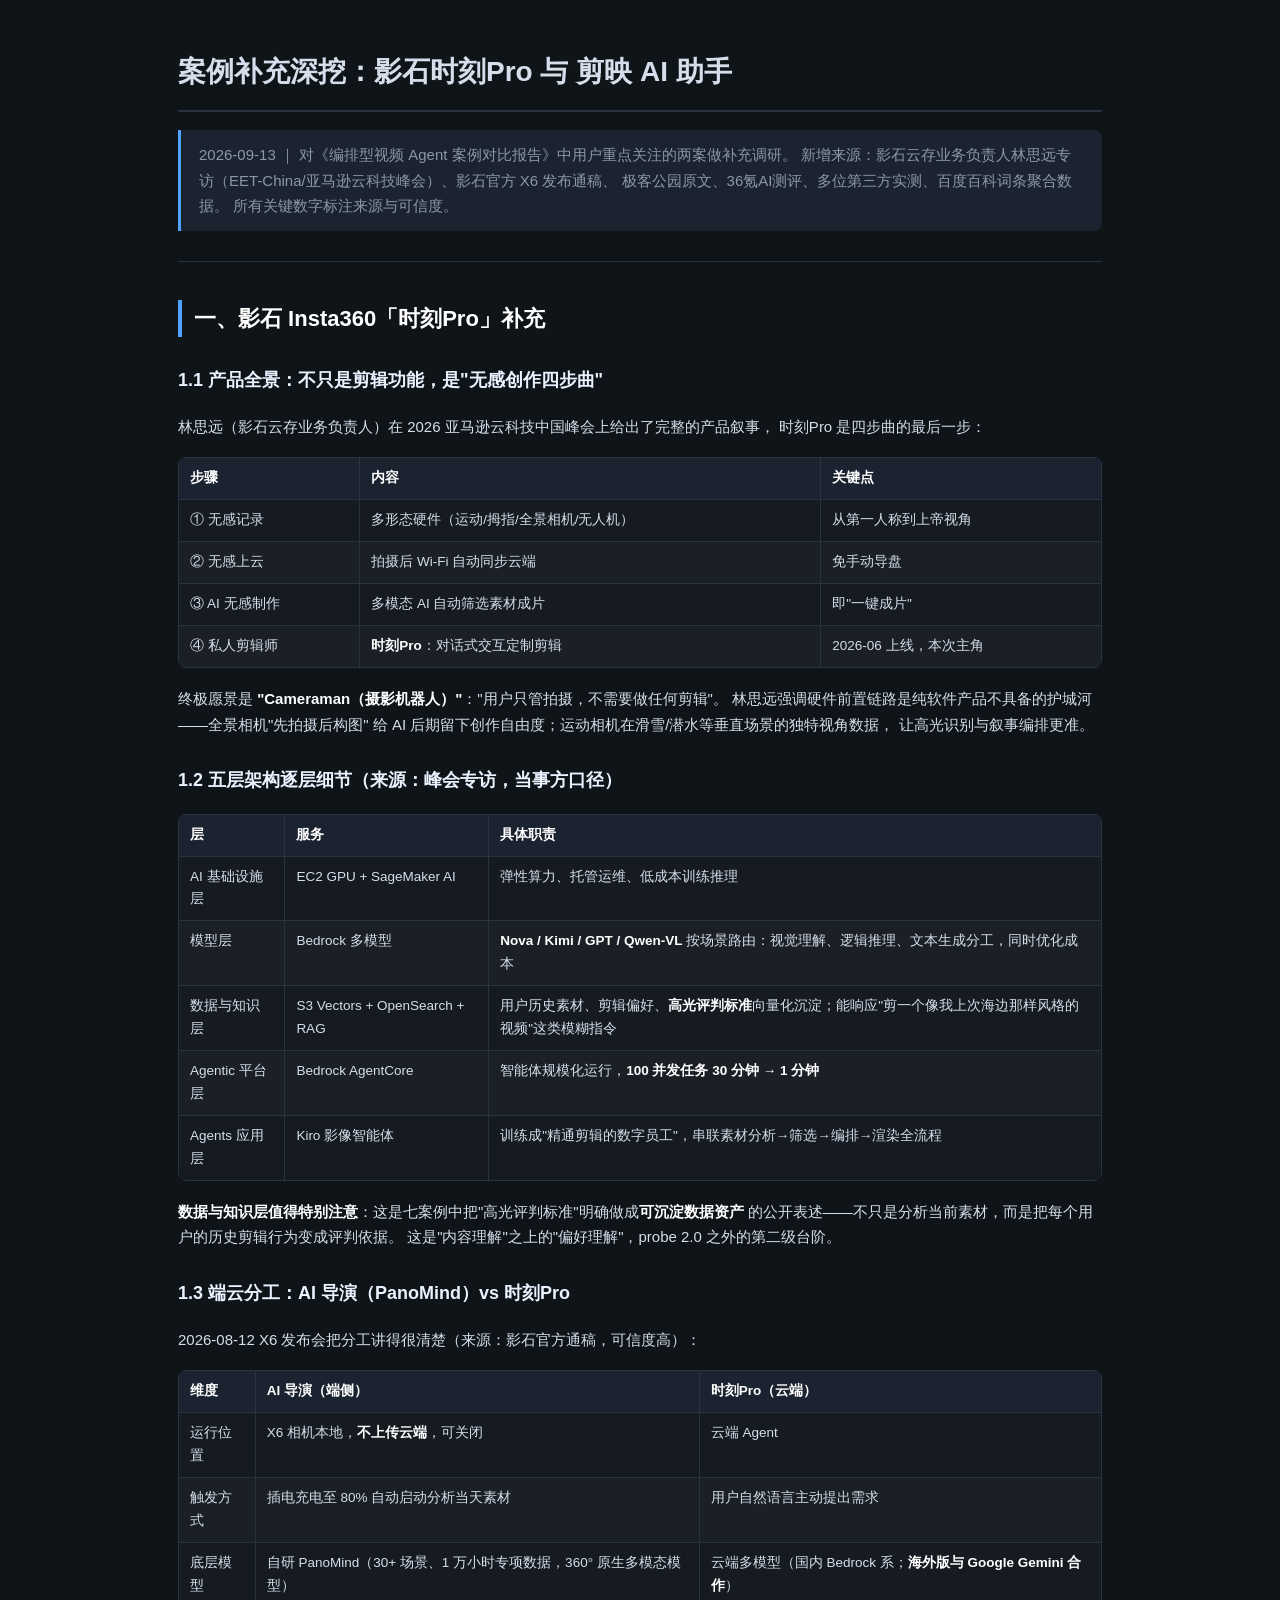
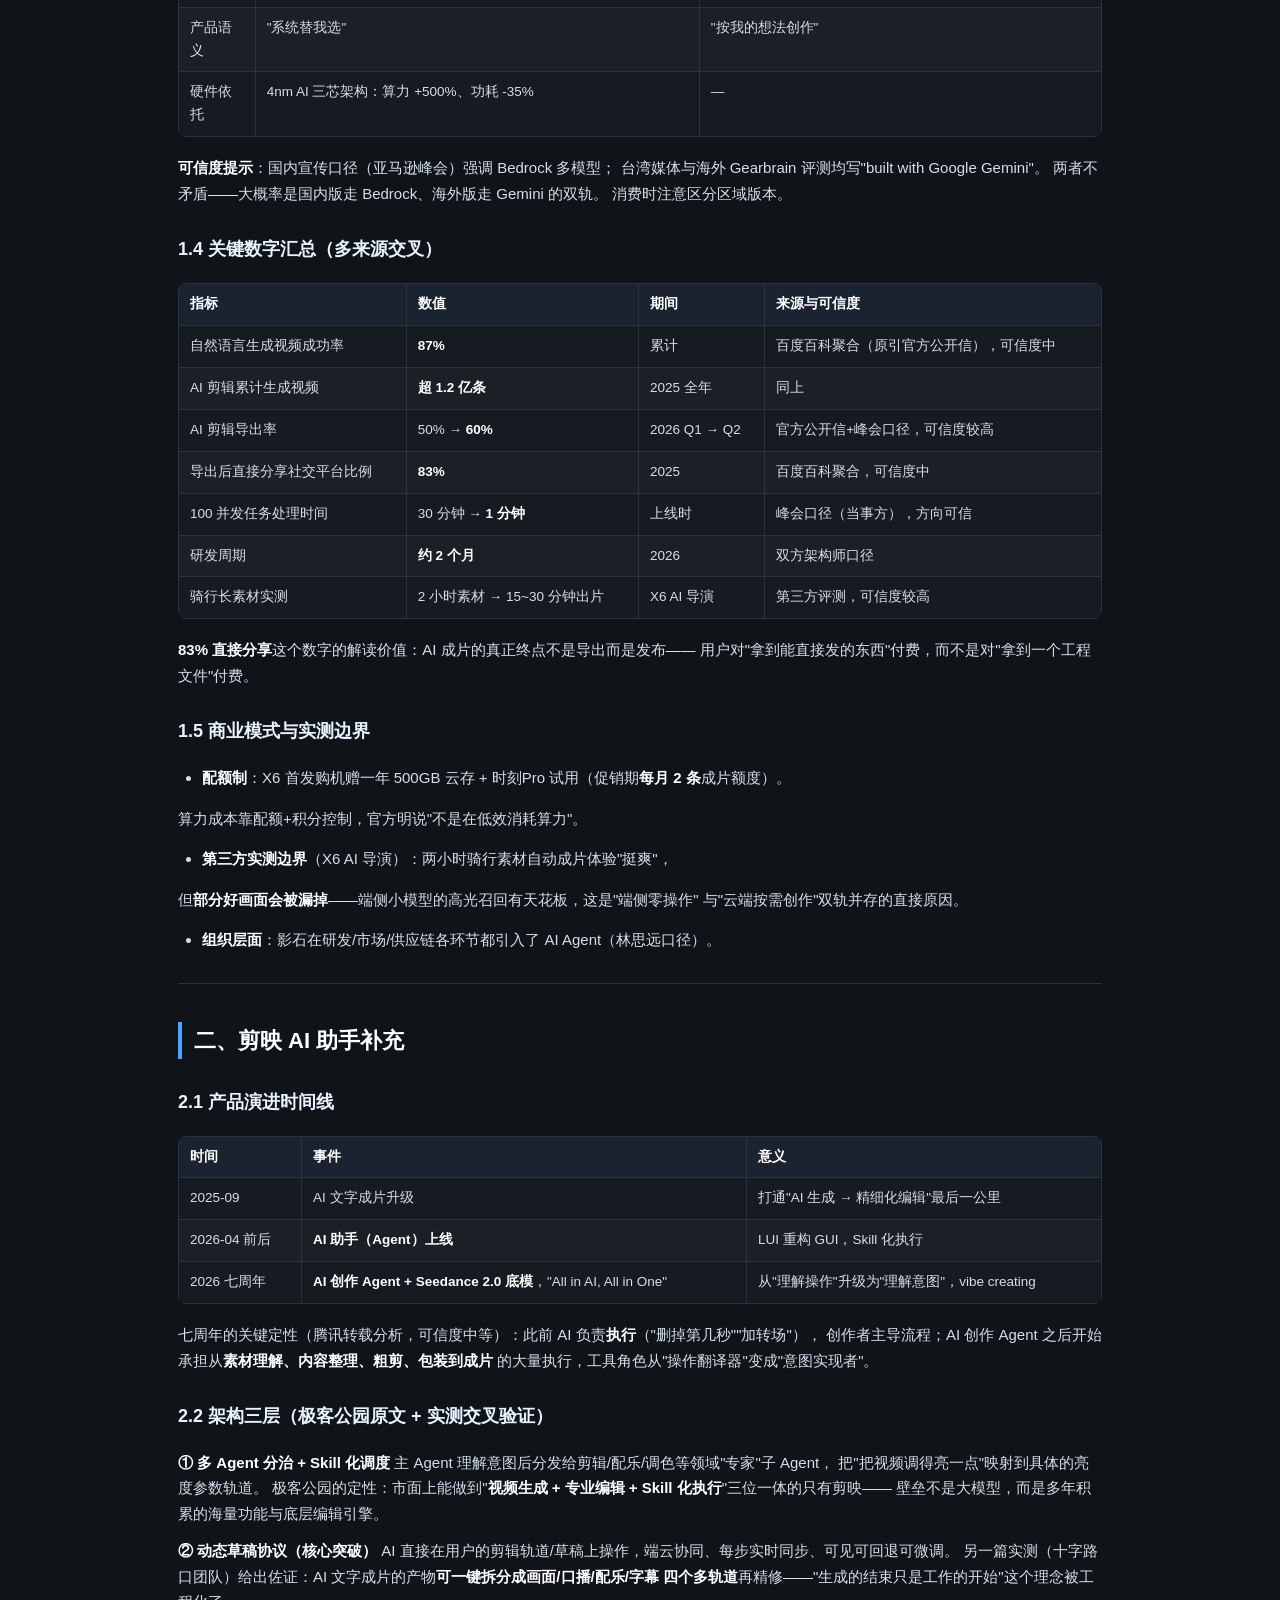
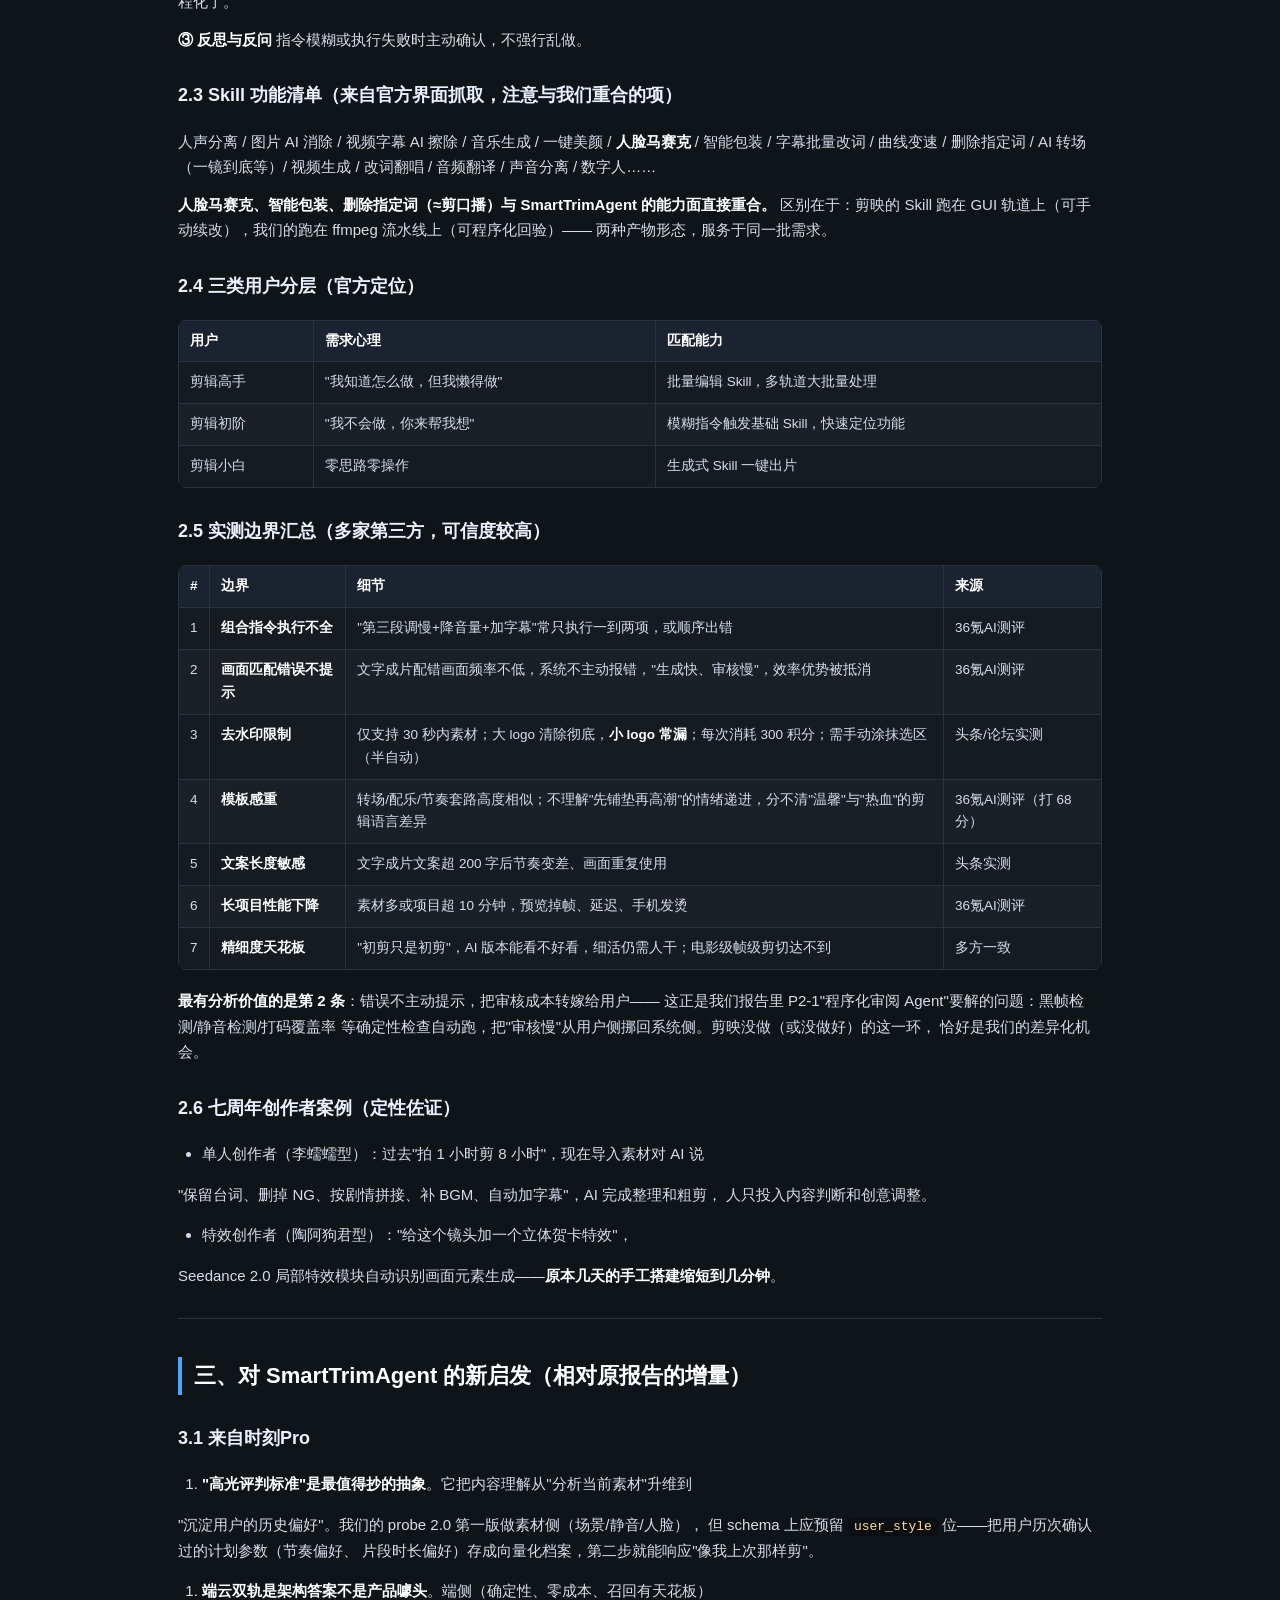
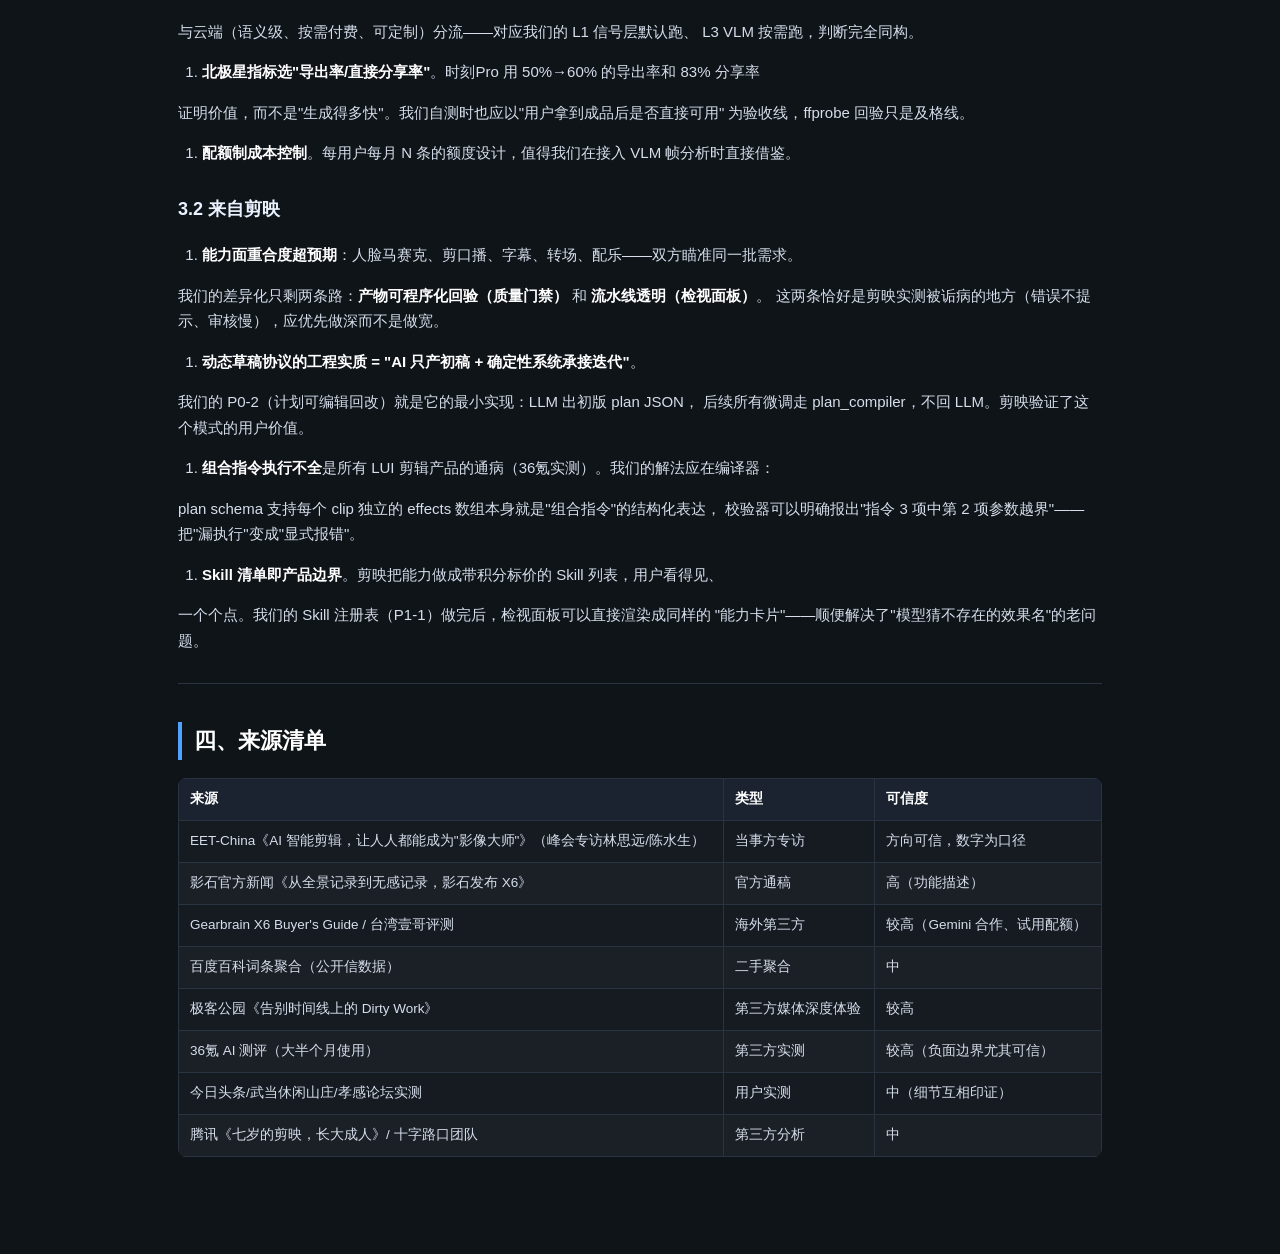
==== docs/case-supplement-momentspro-jianying.html @ 866fb632 "feat: V3 —— agent 具备自检与用户交互能力（含 V2 计划模式全部累积工作） V3 核心（docs/v3.1-multi-turn-interaction.md）： - ask_use" ====
<!DOCTYPE html>
<html lang="zh-CN">
<head>
<meta charset="utf-8">
<meta name="viewport" content="width=device-width, initial-scale=1">
<title>案例补充深挖：时刻Pro 与 剪映 AI 助手</title>
<style>
  :root {
    --bg: #0f1419; --panel: #161b22; --panel2: #1c2330;
    --fg: #d6deeb; --muted: #8a97a8; --accent: #4fa3ff;
    --border: #2a3340; --code-bg: #0b0f14;
  }
  * { box-sizing: border-box; }
  body {
    margin: 0; background: var(--bg); color: var(--fg);
    font-family: -apple-system, "Segoe UI", "PingFang SC", "Microsoft YaHei", sans-serif;
    line-height: 1.7; font-size: 15px;
  }
  .wrap { max-width: 980px; margin: 0 auto; padding: 40px 28px 80px; }
  h1 { font-size: 28px; border-bottom: 2px solid var(--border); padding-bottom: 14px; margin-top: 8px; }
  h2 { font-size: 22px; margin-top: 38px; color: #fff; border-left: 4px solid var(--accent); padding-left: 12px; }
  h3 { font-size: 18px; margin-top: 28px; color: #eaf2ff; }
  h4 { font-size: 15px; color: var(--accent); }
  p { margin: 12px 0; }
  blockquote {
    margin: 16px 0; padding: 12px 18px; background: var(--panel2);
    border-left: 3px solid var(--accent); border-radius: 0 8px 8px 0; color: var(--muted);
  }
  code {
    background: var(--code-bg); padding: 2px 6px; border-radius: 5px;
    font-family: "SFMono-Regular", Consolas, monospace; font-size: 13px; color: #ffd9a0;
  }
  pre {
    background: var(--code-bg); border: 1px solid var(--border); border-radius: 10px;
    padding: 16px; overflow-x: auto;
  }
  pre code { background: none; padding: 0; color: #cfe8ff; }
  table {
    border-collapse: collapse; width: 100%; margin: 18px 0; font-size: 13.5px;
    background: var(--panel); border-radius: 8px; overflow: hidden;
  }
  th, td { border: 1px solid var(--border); padding: 9px 11px; text-align: left; vertical-align: top; }
  th { background: var(--panel2); color: #fff; font-weight: 600; }
  tr:nth-child(even) td { background: rgba(255,255,255,0.02); }
  ul, ol { padding-left: 24px; }
  li { margin: 6px 0; }
  hr { border: none; border-top: 1px solid var(--border); margin: 30px 0; }
  strong { color: #fff; }
</style>
</head>
<body>
<div class="wrap">
<h1>案例补充深挖：影石时刻Pro 与 剪映 AI 助手</h1>
<blockquote>2026-09-13 ｜ 对《编排型视频 Agent 案例对比报告》中用户重点关注的两案做补充调研。 新增来源：影石云存业务负责人林思远专访（EET-China/亚马逊云科技峰会）、影石官方 X6 发布通稿、 极客公园原文、36氪AI测评、多位第三方实测、百度百科词条聚合数据。 所有关键数字标注来源与可信度。</blockquote>
<hr>
<h2>一、影石 Insta360「时刻Pro」补充</h2>
<h3>1.1 产品全景：不只是剪辑功能，是&quot;无感创作四步曲&quot;</h3>
<p>林思远（影石云存业务负责人）在 2026 亚马逊云科技中国峰会上给出了完整的产品叙事， 时刻Pro 是四步曲的最后一步：</p>
<table><thead><tr><th>步骤</th><th>内容</th><th>关键点</th></tr></thead><tbody><tr><td>① 无感记录</td><td>多形态硬件（运动/拇指/全景相机/无人机）</td><td>从第一人称到上帝视角</td></tr><tr><td>② 无感上云</td><td>拍摄后 Wi-Fi 自动同步云端</td><td>免手动导盘</td></tr><tr><td>③ AI 无感制作</td><td>多模态 AI 自动筛选素材成片</td><td>即&quot;一键成片&quot;</td></tr><tr><td>④ 私人剪辑师</td><td><strong>时刻Pro</strong>：对话式交互定制剪辑</td><td>2026-06 上线，本次主角</td></tr></tbody></table>
<p>终极愿景是 <strong>&quot;Cameraman（摄影机器人）&quot;</strong>：&quot;用户只管拍摄，不需要做任何剪辑&quot;。 林思远强调硬件前置链路是纯软件产品不具备的护城河——全景相机&quot;先拍摄后构图&quot; 给 AI 后期留下创作自由度；运动相机在滑雪/潜水等垂直场景的独特视角数据， 让高光识别与叙事编排更准。</p>
<h3>1.2 五层架构逐层细节（来源：峰会专访，当事方口径）</h3>
<table><thead><tr><th>层</th><th>服务</th><th>具体职责</th></tr></thead><tbody><tr><td>AI 基础设施层</td><td>EC2 GPU + SageMaker AI</td><td>弹性算力、托管运维、低成本训练推理</td></tr><tr><td>模型层</td><td>Bedrock 多模型</td><td><strong>Nova / Kimi / GPT / Qwen-VL</strong> 按场景路由：视觉理解、逻辑推理、文本生成分工，同时优化成本</td></tr><tr><td>数据与知识层</td><td>S3 Vectors + OpenSearch + RAG</td><td>用户历史素材、剪辑偏好、<strong>高光评判标准</strong>向量化沉淀；能响应&quot;剪一个像我上次海边那样风格的视频&quot;这类模糊指令</td></tr><tr><td>Agentic 平台层</td><td>Bedrock AgentCore</td><td>智能体规模化运行，<strong>100 并发任务 30 分钟 → 1 分钟</strong></td></tr><tr><td>Agents 应用层</td><td>Kiro 影像智能体</td><td>训练成&quot;精通剪辑的数字员工&quot;，串联素材分析→筛选→编排→渲染全流程</td></tr></tbody></table>
<p><strong>数据与知识层值得特别注意</strong>：这是七案例中把&quot;高光评判标准&quot;明确做成<strong>可沉淀数据资产</strong> 的公开表述——不只是分析当前素材，而是把每个用户的历史剪辑行为变成评判依据。 这是&quot;内容理解&quot;之上的&quot;偏好理解&quot;，probe 2.0 之外的第二级台阶。</p>
<h3>1.3 端云分工：AI 导演（PanoMind）vs 时刻Pro</h3>
<p>2026-08-12 X6 发布会把分工讲得很清楚（来源：影石官方通稿，可信度高）：</p>
<table><thead><tr><th>维度</th><th>AI 导演（端侧）</th><th>时刻Pro（云端）</th></tr></thead><tbody><tr><td>运行位置</td><td>X6 相机本地，<strong>不上传云端</strong>，可关闭</td><td>云端 Agent</td></tr><tr><td>触发方式</td><td>插电充电至 80% 自动启动分析当天素材</td><td>用户自然语言主动提出需求</td></tr><tr><td>底层模型</td><td>自研 PanoMind（30+ 场景、1 万小时专项数据，360° 原生多模态模型）</td><td>云端多模型（国内 Bedrock 系；<strong>海外版与 Google Gemini 合作</strong>）</td></tr><tr><td>产品语义</td><td>&quot;系统替我选&quot;</td><td>&quot;按我的想法创作&quot;</td></tr><tr><td>硬件依托</td><td>4nm AI 三芯架构：算力 +500%、功耗 -35%</td><td>—</td></tr></tbody></table>
<p><strong>可信度提示</strong>：国内宣传口径（亚马逊峰会）强调 Bedrock 多模型； 台湾媒体与海外 Gearbrain 评测均写&quot;built with Google Gemini&quot;。 两者不矛盾——大概率是国内版走 Bedrock、海外版走 Gemini 的双轨。 消费时注意区分区域版本。</p>
<h3>1.4 关键数字汇总（多来源交叉）</h3>
<table><thead><tr><th>指标</th><th>数值</th><th>期间</th><th>来源与可信度</th></tr></thead><tbody><tr><td>自然语言生成视频成功率</td><td><strong>87%</strong></td><td>累计</td><td>百度百科聚合（原引官方公开信），可信度中</td></tr><tr><td>AI 剪辑累计生成视频</td><td><strong>超 1.2 亿条</strong></td><td>2025 全年</td><td>同上</td></tr><tr><td>AI 剪辑导出率</td><td>50% → <strong>60%</strong></td><td>2026 Q1 → Q2</td><td>官方公开信+峰会口径，可信度较高</td></tr><tr><td>导出后直接分享社交平台比例</td><td><strong>83%</strong></td><td>2025</td><td>百度百科聚合，可信度中</td></tr><tr><td>100 并发任务处理时间</td><td>30 分钟 → <strong>1 分钟</strong></td><td>上线时</td><td>峰会口径（当事方），方向可信</td></tr><tr><td>研发周期</td><td><strong>约 2 个月</strong></td><td>2026</td><td>双方架构师口径</td></tr><tr><td>骑行长素材实测</td><td>2 小时素材 → 15~30 分钟出片</td><td>X6 AI 导演</td><td>第三方评测，可信度较高</td></tr></tbody></table>
<p><strong>83% 直接分享</strong>这个数字的解读价值：AI 成片的真正终点不是导出而是发布—— 用户对&quot;拿到能直接发的东西&quot;付费，而不是对&quot;拿到一个工程文件&quot;付费。</p>
<h3>1.5 商业模式与实测边界</h3>
<ul><li><strong>配额制</strong>：X6 首发购机赠一年 500GB 云存 + 时刻Pro 试用（促销期<strong>每月 2 条</strong>成片额度）。</li></ul>
<p>算力成本靠配额+积分控制，官方明说&quot;不是在低效消耗算力&quot;。</p>
<ul><li><strong>第三方实测边界</strong>（X6 AI 导演）：两小时骑行素材自动成片体验&quot;挺爽&quot;，</li></ul>
<p>但<strong>部分好画面会被漏掉</strong>——端侧小模型的高光召回有天花板，这是&quot;端侧零操作&quot; 与&quot;云端按需创作&quot;双轨并存的直接原因。</p>
<ul><li><strong>组织层面</strong>：影石在研发/市场/供应链各环节都引入了 AI Agent（林思远口径）。</li></ul>
<hr>
<h2>二、剪映 AI 助手补充</h2>
<h3>2.1 产品演进时间线</h3>
<table><thead><tr><th>时间</th><th>事件</th><th>意义</th></tr></thead><tbody><tr><td>2025-09</td><td>AI 文字成片升级</td><td>打通&quot;AI 生成 → 精细化编辑&quot;最后一公里</td></tr><tr><td>2026-04 前后</td><td><strong>AI 助手（Agent）上线</strong></td><td>LUI 重构 GUI，Skill 化执行</td></tr><tr><td>2026 七周年</td><td><strong>AI 创作 Agent + Seedance 2.0 底模</strong>，&quot;All in AI, All in One&quot;</td><td>从&quot;理解操作&quot;升级为&quot;理解意图&quot;，vibe creating</td></tr></tbody></table>
<p>七周年的关键定性（腾讯转载分析，可信度中等）：此前 AI 负责<strong>执行</strong>（&quot;删掉第几秒&quot;&quot;加转场&quot;）， 创作者主导流程；AI 创作 Agent 之后开始承担从<strong>素材理解、内容整理、粗剪、包装到成片</strong> 的大量执行，工具角色从&quot;操作翻译器&quot;变成&quot;意图实现者&quot;。</p>
<h3>2.2 架构三层（极客公园原文 + 实测交叉验证）</h3>
<p><strong>① 多 Agent 分治 + Skill 化调度</strong> 主 Agent 理解意图后分发给剪辑/配乐/调色等领域&quot;专家&quot;子 Agent， 把&quot;把视频调得亮一点&quot;映射到具体的亮度参数轨道。 极客公园的定性：市面上能做到&quot;<strong>视频生成 + 专业编辑 + Skill 化执行</strong>&quot;三位一体的只有剪映—— 壁垒不是大模型，而是多年积累的海量功能与底层编辑引擎。</p>
<p><strong>② 动态草稿协议（核心突破）</strong> AI 直接在用户的剪辑轨道/草稿上操作，端云协同、每步实时同步、可见可回退可微调。 另一篇实测（十字路口团队）给出佐证：AI 文字成片的产物<strong>可一键拆分成画面/口播/配乐/字幕 四个多轨道</strong>再精修——&quot;生成的结束只是工作的开始&quot;这个理念被工程化了。</p>
<p><strong>③ 反思与反问</strong> 指令模糊或执行失败时主动确认，不强行乱做。</p>
<h3>2.3 Skill 功能清单（来自官方界面抓取，注意与我们重合的项）</h3>
<p>人声分离 / 图片 AI 消除 / 视频字幕 AI 擦除 / 音乐生成 / 一键美颜 / <strong>人脸马赛克</strong> / 智能包装 / 字幕批量改词 / 曲线变速 / 删除指定词 / AI 转场（一镜到底等）/ 视频生成 / 改词翻唱 / 音频翻译 / 声音分离 / 数字人……</p>
<p><strong>人脸马赛克、智能包装、删除指定词（≈剪口播）与 SmartTrimAgent 的能力面直接重合。</strong> 区别在于：剪映的 Skill 跑在 GUI 轨道上（可手动续改），我们的跑在 ffmpeg 流水线上（可程序化回验）—— 两种产物形态，服务于同一批需求。</p>
<h3>2.4 三类用户分层（官方定位）</h3>
<table><thead><tr><th>用户</th><th>需求心理</th><th>匹配能力</th></tr></thead><tbody><tr><td>剪辑高手</td><td>&quot;我知道怎么做，但我懒得做&quot;</td><td>批量编辑 Skill，多轨道大批量处理</td></tr><tr><td>剪辑初阶</td><td>&quot;我不会做，你来帮我想&quot;</td><td>模糊指令触发基础 Skill，快速定位功能</td></tr><tr><td>剪辑小白</td><td>零思路零操作</td><td>生成式 Skill 一键出片</td></tr></tbody></table>
<h3>2.5 实测边界汇总（多家第三方，可信度较高）</h3>
<table><thead><tr><th>#</th><th>边界</th><th>细节</th><th>来源</th></tr></thead><tbody><tr><td>1</td><td><strong>组合指令执行不全</strong></td><td>&quot;第三段调慢+降音量+加字幕&quot;常只执行一到两项，或顺序出错</td><td>36氪AI测评</td></tr><tr><td>2</td><td><strong>画面匹配错误不提示</strong></td><td>文字成片配错画面频率不低，系统不主动报错，&quot;生成快、审核慢&quot;，效率优势被抵消</td><td>36氪AI测评</td></tr><tr><td>3</td><td><strong>去水印限制</strong></td><td>仅支持 30 秒内素材；大 logo 清除彻底，<strong>小 logo 常漏</strong>；每次消耗 300 积分；需手动涂抹选区（半自动）</td><td>头条/论坛实测</td></tr><tr><td>4</td><td><strong>模板感重</strong></td><td>转场/配乐/节奏套路高度相似；不理解&quot;先铺垫再高潮&quot;的情绪递进，分不清&quot;温馨&quot;与&quot;热血&quot;的剪辑语言差异</td><td>36氪AI测评（打 68 分）</td></tr><tr><td>5</td><td><strong>文案长度敏感</strong></td><td>文字成片文案超 200 字后节奏变差、画面重复使用</td><td>头条实测</td></tr><tr><td>6</td><td><strong>长项目性能下降</strong></td><td>素材多或项目超 10 分钟，预览掉帧、延迟、手机发烫</td><td>36氪AI测评</td></tr><tr><td>7</td><td><strong>精细度天花板</strong></td><td>&quot;初剪只是初剪&quot;，AI 版本能看不好看，细活仍需人干；电影级帧级剪切达不到</td><td>多方一致</td></tr></tbody></table>
<p><strong>最有分析价值的是第 2 条</strong>：错误不主动提示，把审核成本转嫁给用户—— 这正是我们报告里 P2-1&quot;程序化审阅 Agent&quot;要解的问题：黑帧检测/静音检测/打码覆盖率 等确定性检查自动跑，把&quot;审核慢&quot;从用户侧挪回系统侧。剪映没做（或没做好）的这一环， 恰好是我们的差异化机会。</p>
<h3>2.6 七周年创作者案例（定性佐证）</h3>
<ul><li>单人创作者（李蠕蠕型）：过去&quot;拍 1 小时剪 8 小时&quot;，现在导入素材对 AI 说</li></ul>
<p>&quot;保留台词、删掉 NG、按剧情拼接、补 BGM、自动加字幕&quot;，AI 完成整理和粗剪， 人只投入内容判断和创意调整。</p>
<ul><li>特效创作者（陶阿狗君型）：&quot;给这个镜头加一个立体贺卡特效&quot;，</li></ul>
<p>Seedance 2.0 局部特效模块自动识别画面元素生成——<strong>原本几天的手工搭建缩短到几分钟</strong>。</p>
<hr>
<h2>三、对 SmartTrimAgent 的新启发（相对原报告的增量）</h2>
<h3>3.1 来自时刻Pro</h3>
<ol><li><strong>&quot;高光评判标准&quot;是最值得抄的抽象</strong>。它把内容理解从&quot;分析当前素材&quot;升维到</li></ol>
<p>&quot;沉淀用户的历史偏好&quot;。我们的 probe 2.0 第一版做素材侧（场景/静音/人脸）， 但 schema 上应预留 <code>user_style</code> 位——把用户历次确认过的计划参数（节奏偏好、 片段时长偏好）存成向量化档案，第二步就能响应&quot;像我上次那样剪&quot;。</p>
<ol><li><strong>端云双轨是架构答案不是产品噱头</strong>。端侧（确定性、零成本、召回有天花板）</li></ol>
<p>与云端（语义级、按需付费、可定制）分流——对应我们的 L1 信号层默认跑、 L3 VLM 按需跑，判断完全同构。</p>
<ol><li><strong>北极星指标选&quot;导出率/直接分享率&quot;</strong>。时刻Pro 用 50%→60% 的导出率和 83% 分享率</li></ol>
<p>证明价值，而不是&quot;生成得多快&quot;。我们自测时也应以&quot;用户拿到成品后是否直接可用&quot; 为验收线，ffprobe 回验只是及格线。</p>
<ol><li><strong>配额制成本控制</strong>。每用户每月 N 条的额度设计，值得我们在接入 VLM 帧分析时直接借鉴。</li></ol>
<h3>3.2 来自剪映</h3>
<ol><li><strong>能力面重合度超预期</strong>：人脸马赛克、剪口播、字幕、转场、配乐——双方瞄准同一批需求。</li></ol>
<p>我们的差异化只剩两条路：<strong>产物可程序化回验（质量门禁）</strong> 和 <strong>流水线透明（检视面板）</strong>。 这两条恰好是剪映实测被诟病的地方（错误不提示、审核慢），应优先做深而不是做宽。</p>
<ol><li><strong>动态草稿协议的工程实质 = &quot;AI 只产初稿 + 确定性系统承接迭代&quot;</strong>。</li></ol>
<p>我们的 P0-2（计划可编辑回改）就是它的最小实现：LLM 出初版 plan JSON， 后续所有微调走 plan_compiler，不回 LLM。剪映验证了这个模式的用户价值。</p>
<ol><li><strong>组合指令执行不全</strong>是所有 LUI 剪辑产品的通病（36氪实测）。我们的解法应在编译器：</li></ol>
<p>plan schema 支持每个 clip 独立的 effects 数组本身就是&quot;组合指令&quot;的结构化表达， 校验器可以明确报出&quot;指令 3 项中第 2 项参数越界&quot;——把&quot;漏执行&quot;变成&quot;显式报错&quot;。</p>
<ol><li><strong>Skill 清单即产品边界</strong>。剪映把能力做成带积分标价的 Skill 列表，用户看得见、</li></ol>
<p>一个个点。我们的 Skill 注册表（P1-1）做完后，检视面板可以直接渲染成同样的 &quot;能力卡片&quot;——顺便解决了&quot;模型猜不存在的效果名&quot;的老问题。</p>
<hr>
<h2>四、来源清单</h2>
<table><thead><tr><th>来源</th><th>类型</th><th>可信度</th></tr></thead><tbody><tr><td>EET-China《AI 智能剪辑，让人人都能成为&quot;影像大师&quot;》（峰会专访林思远/陈水生）</td><td>当事方专访</td><td>方向可信，数字为口径</td></tr><tr><td>影石官方新闻《从全景记录到无感记录，影石发布 X6》</td><td>官方通稿</td><td>高（功能描述）</td></tr><tr><td>Gearbrain X6 Buyer&#x27;s Guide / 台湾壹哥评测</td><td>海外第三方</td><td>较高（Gemini 合作、试用配额）</td></tr><tr><td>百度百科词条聚合（公开信数据）</td><td>二手聚合</td><td>中</td></tr><tr><td>极客公园《告别时间线上的 Dirty Work》</td><td>第三方媒体深度体验</td><td>较高</td></tr><tr><td>36氪 AI 测评（大半个月使用）</td><td>第三方实测</td><td>较高（负面边界尤其可信）</td></tr><tr><td>今日头条/武当休闲山庄/孝感论坛实测</td><td>用户实测</td><td>中（细节互相印证）</td></tr><tr><td>腾讯《七岁的剪映，长大成人》/ 十字路口团队</td><td>第三方分析</td><td>中</td></tr></tbody></table>
</div>
</body>
</html>
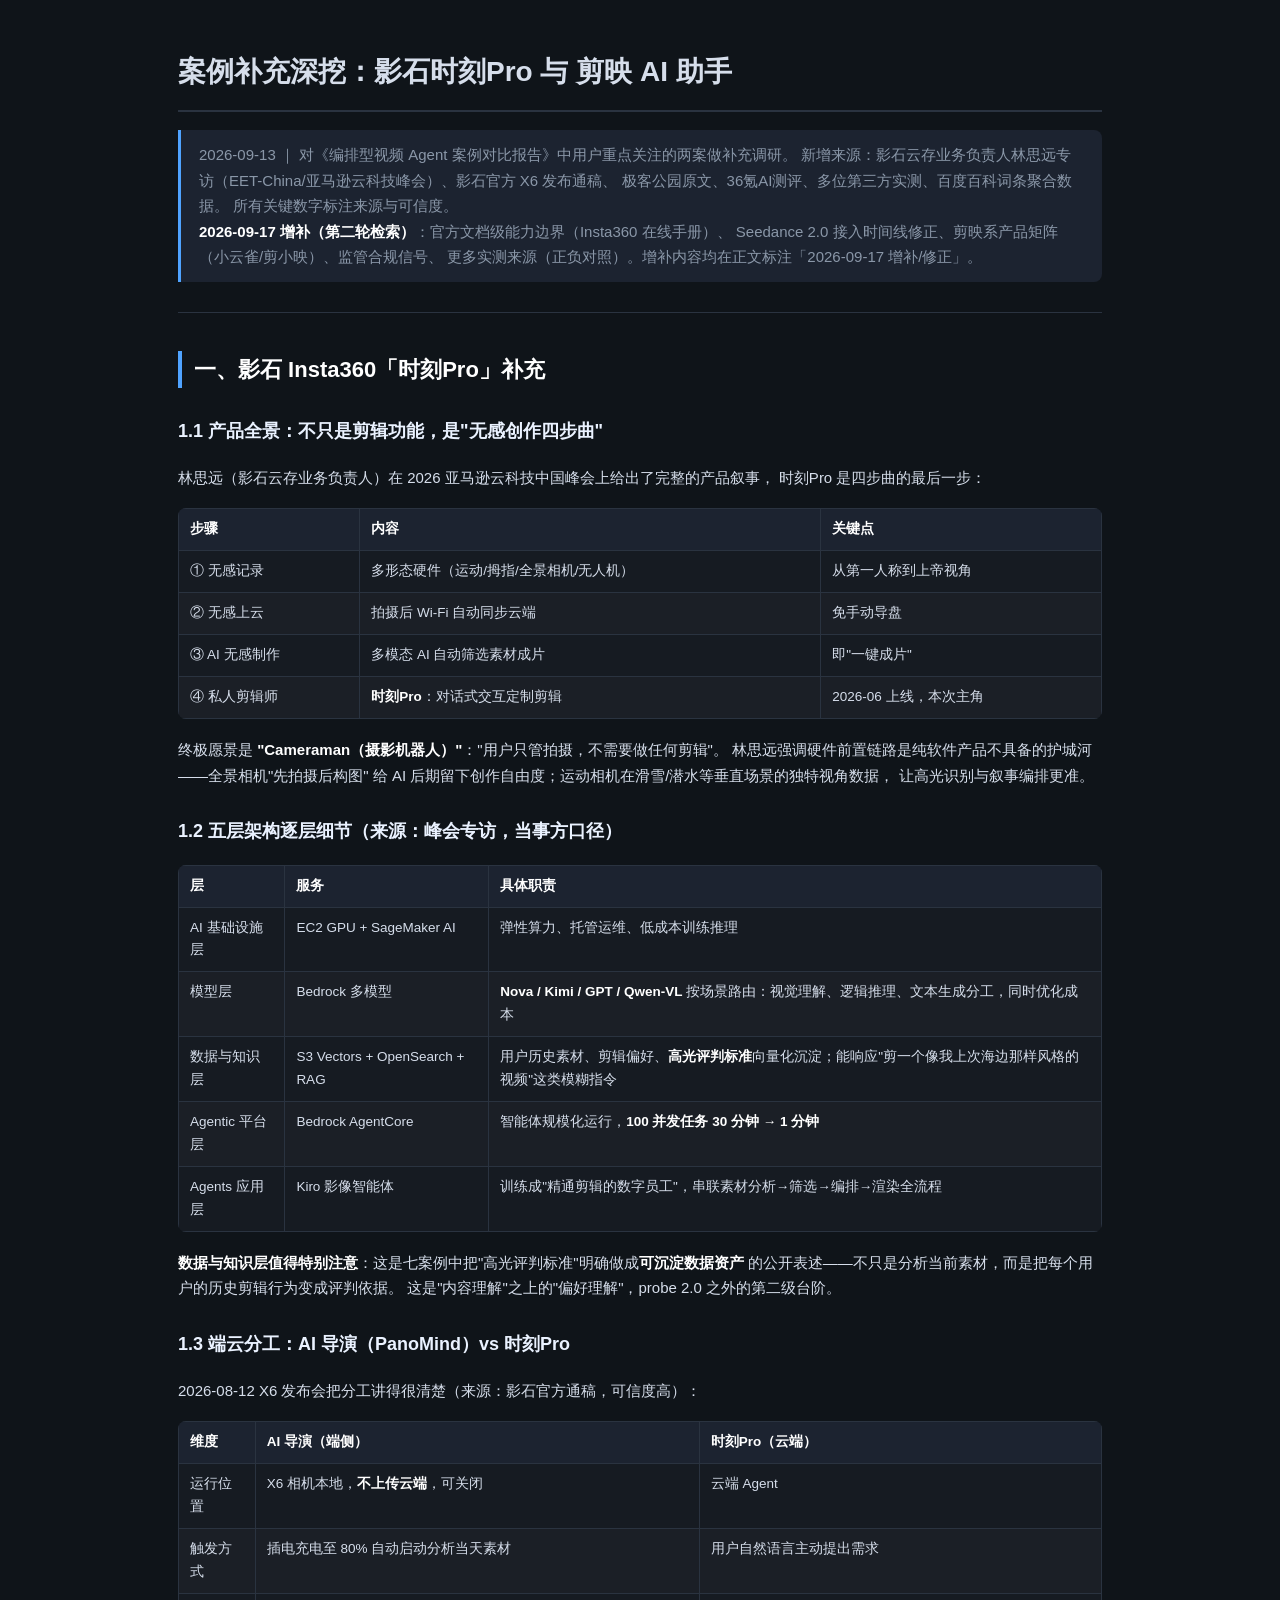
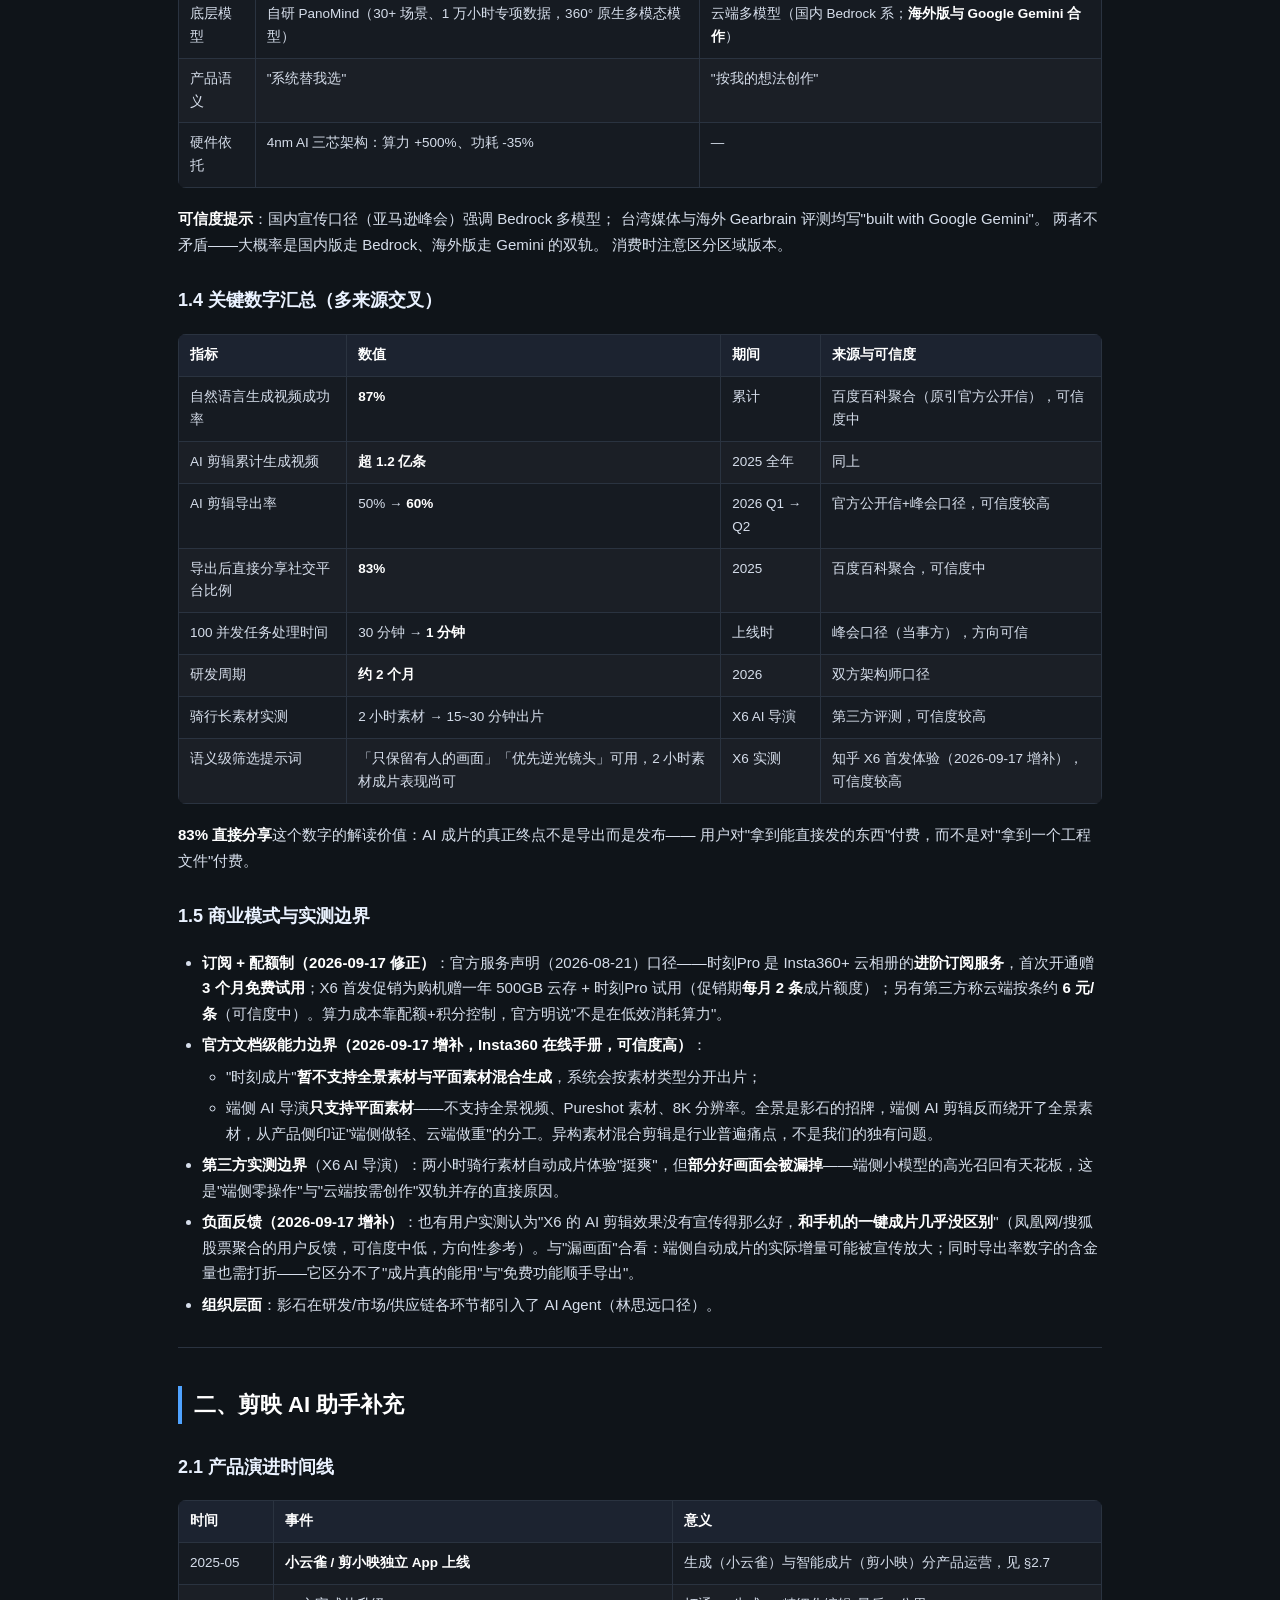
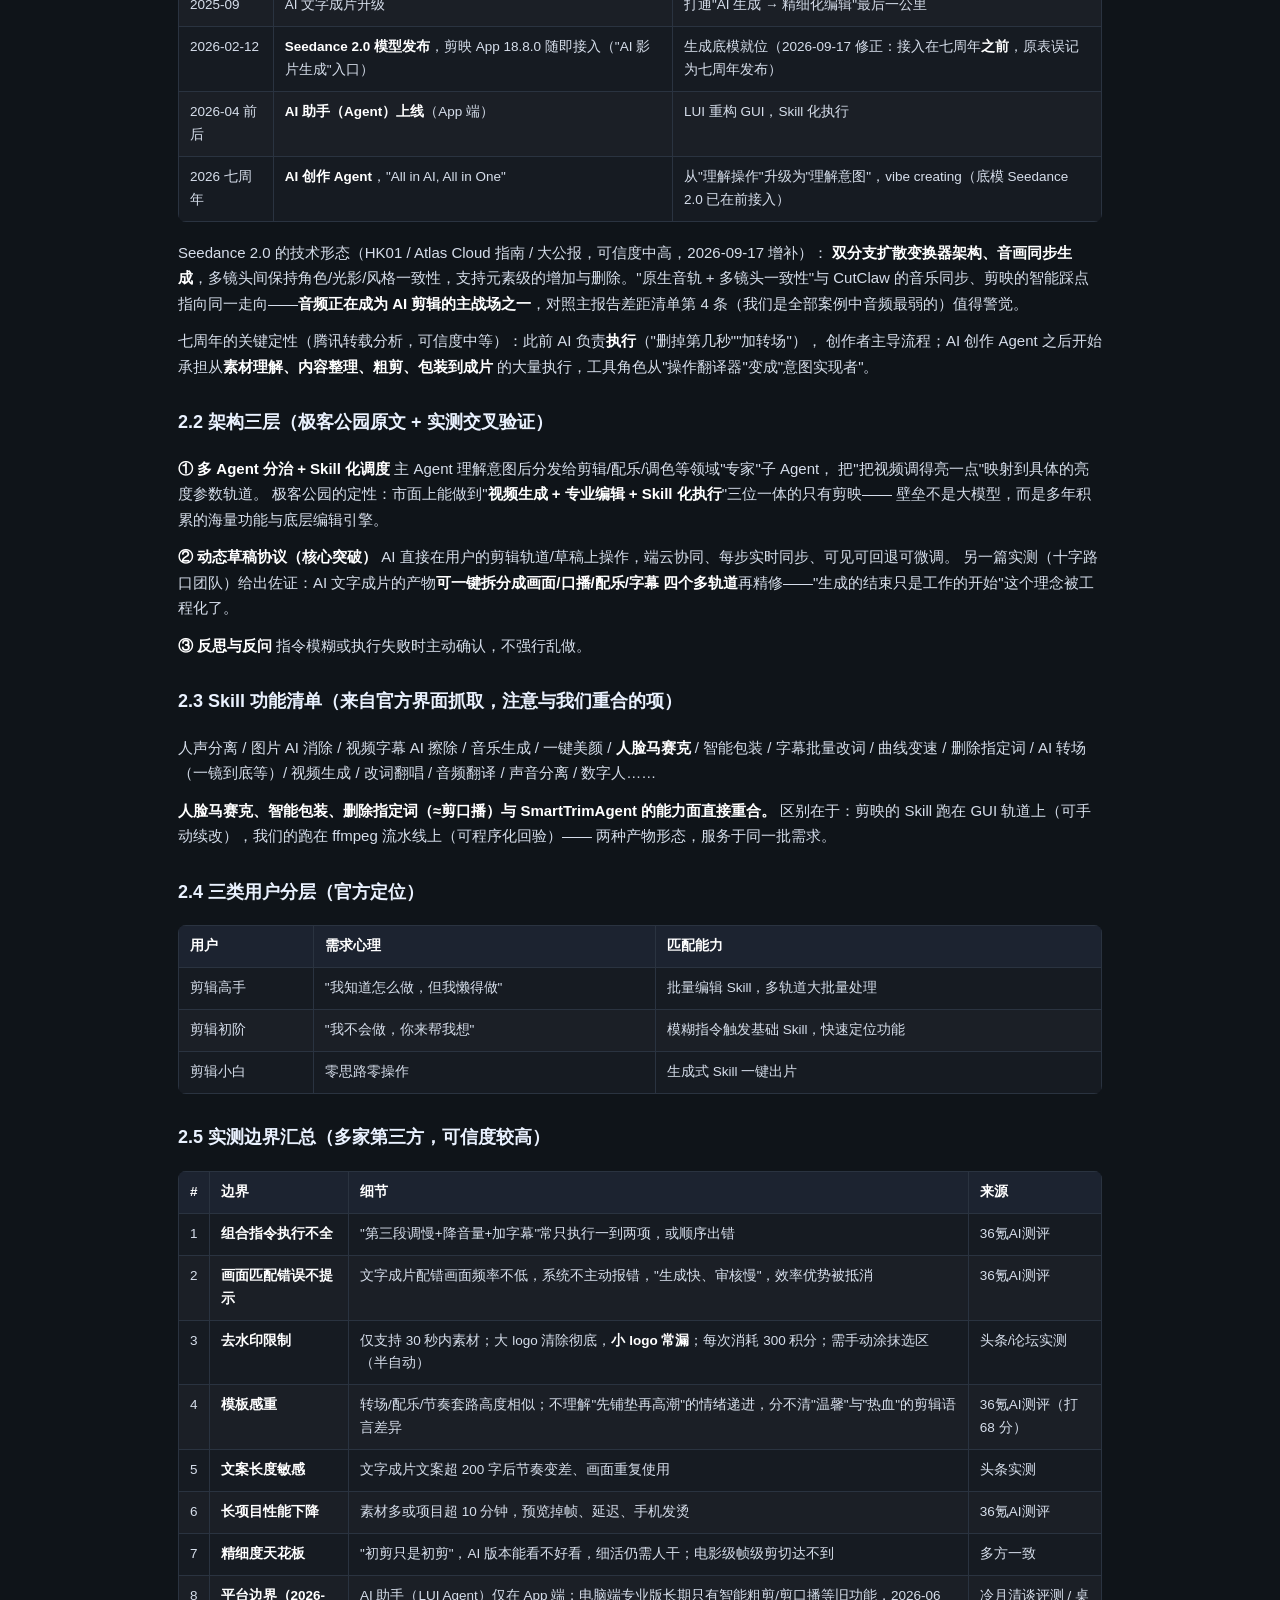
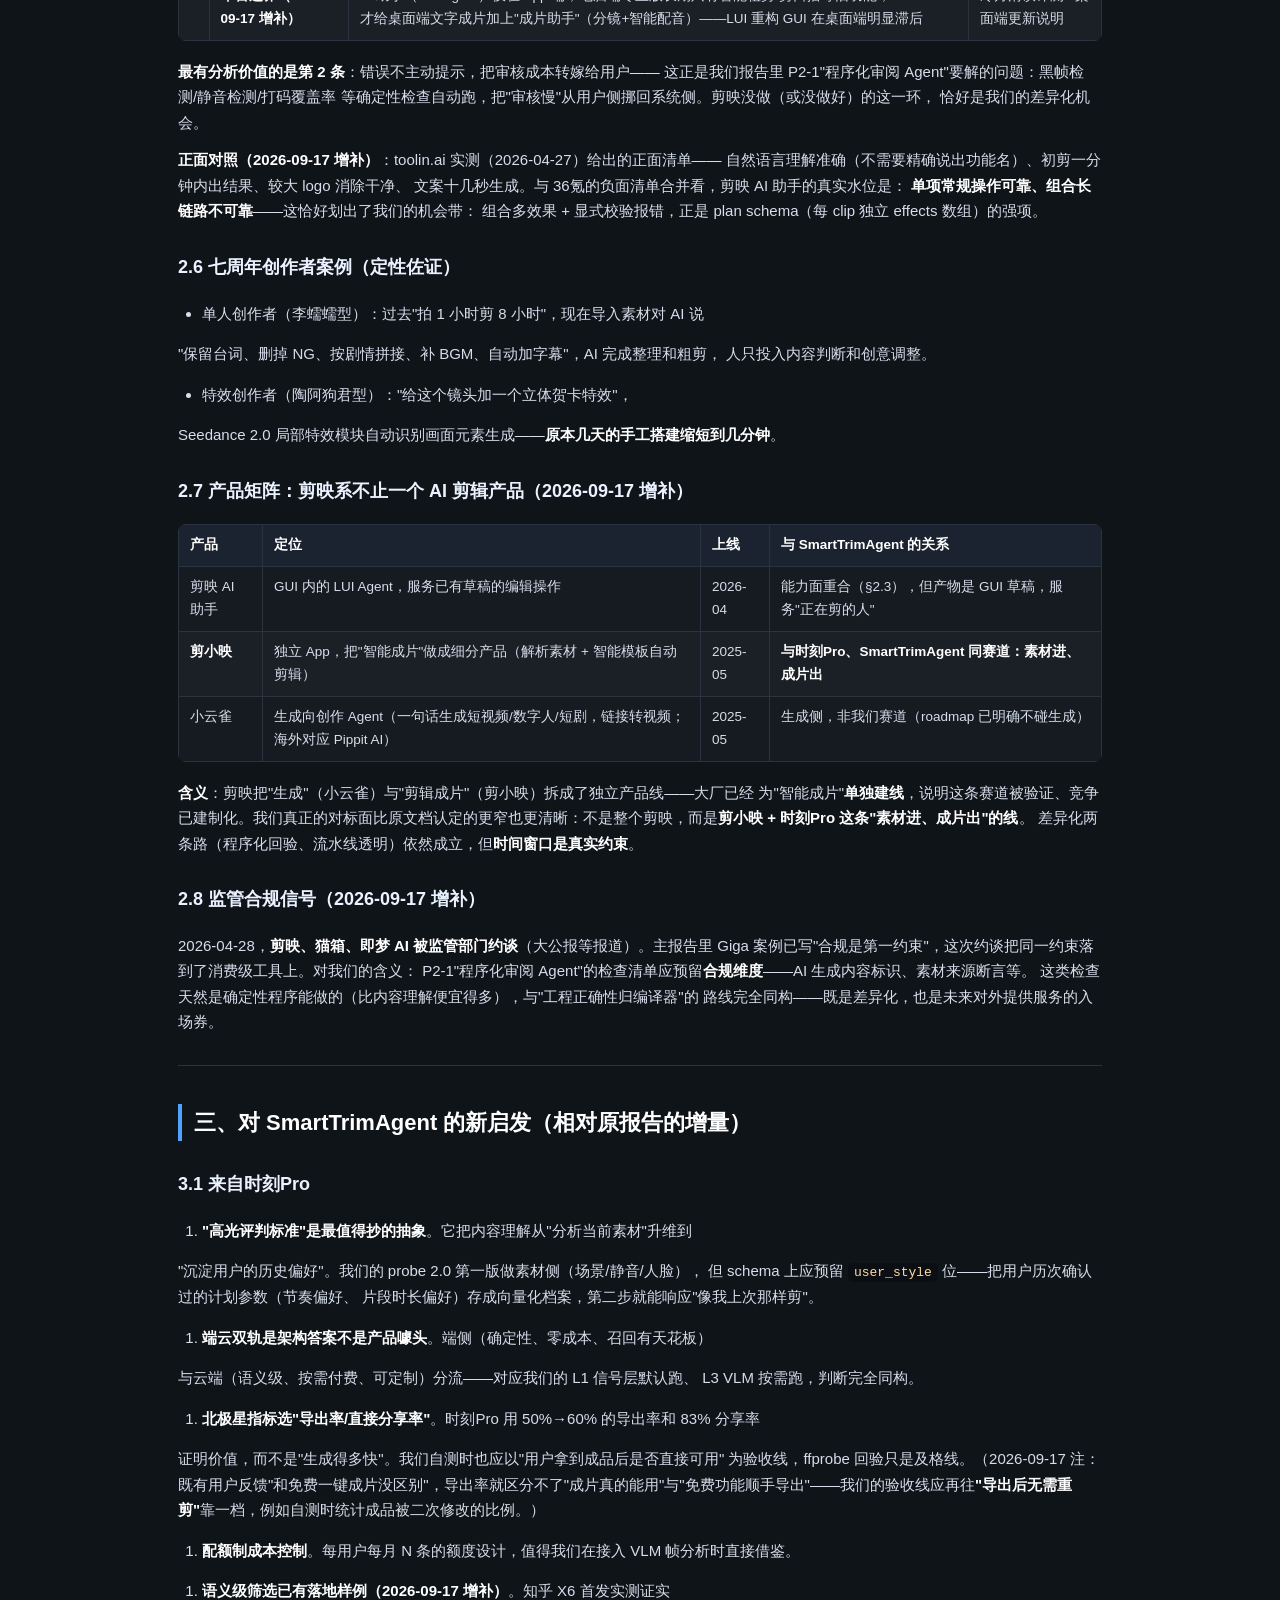
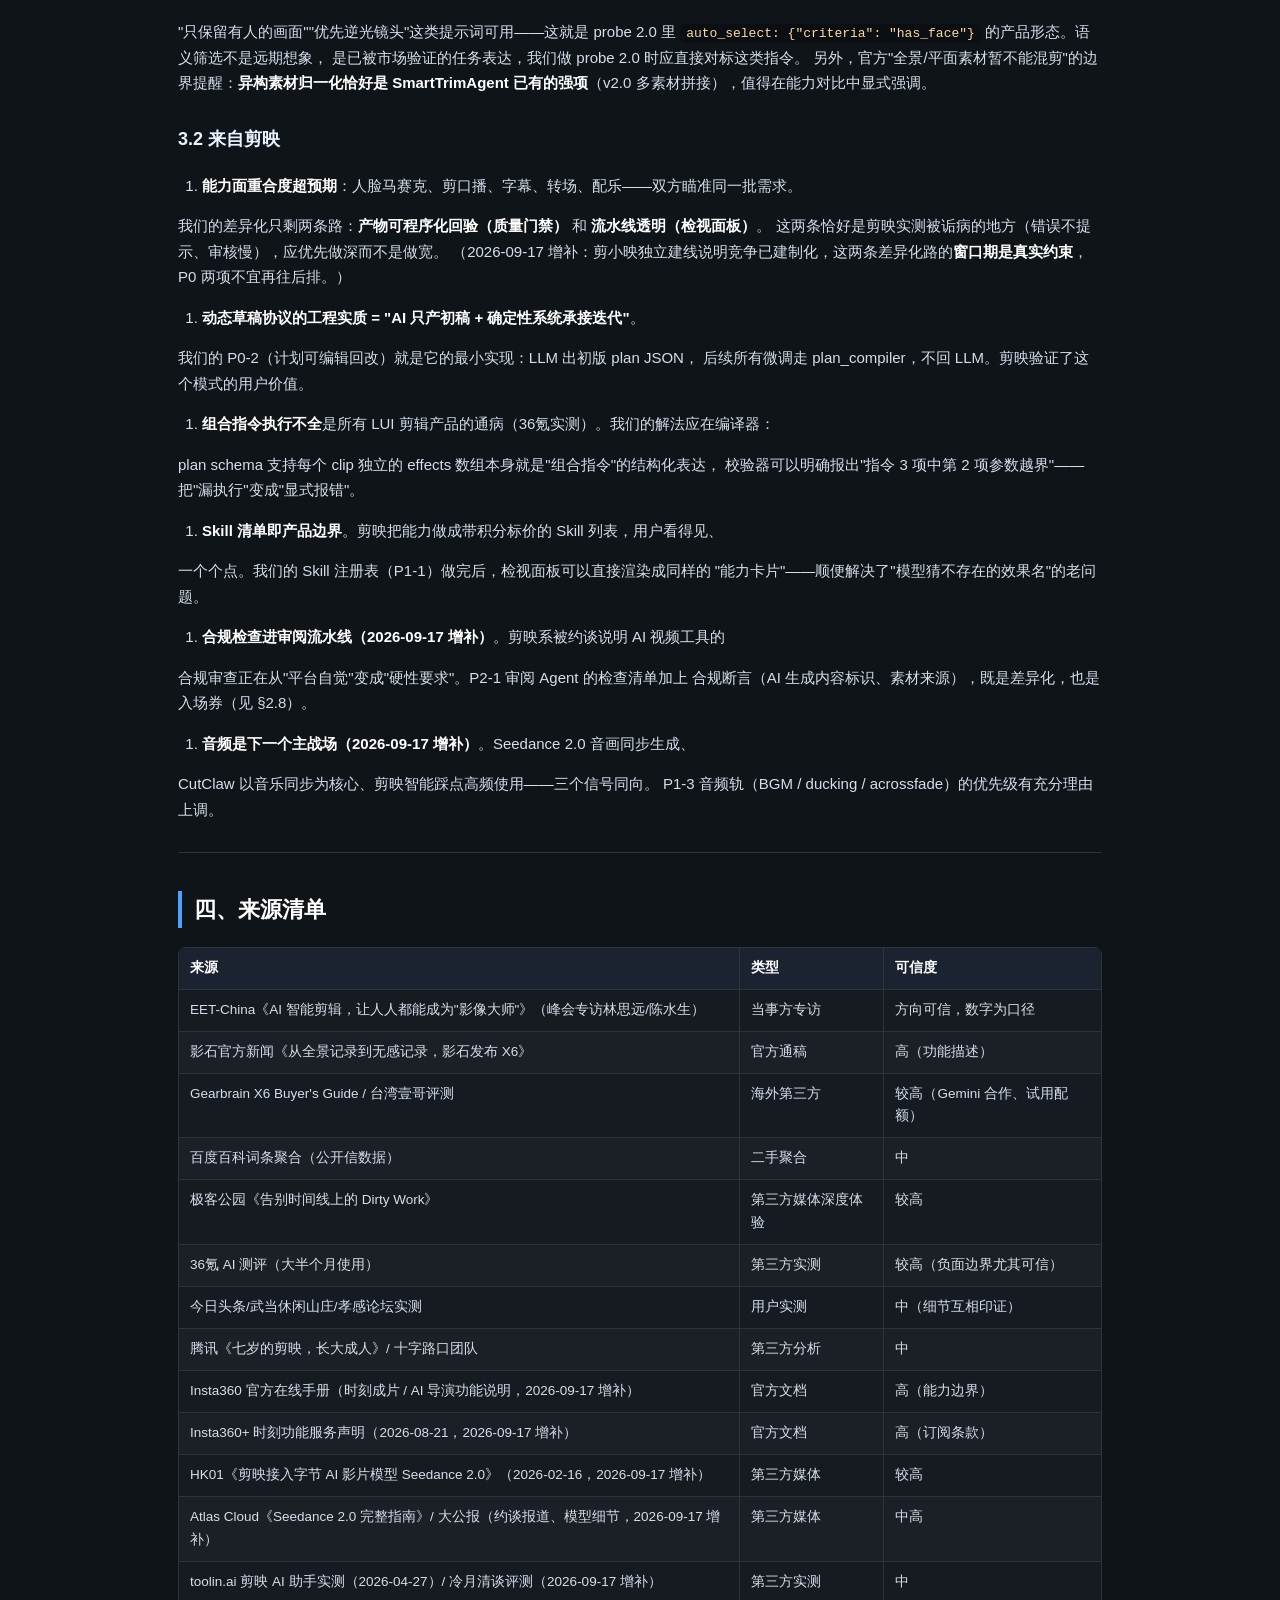
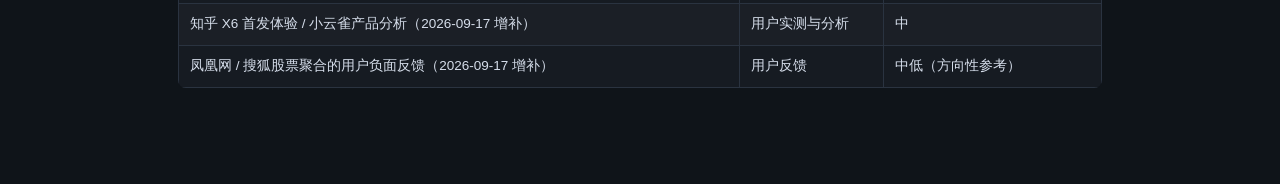
==== commit 5b979131: "fix: 任务间素材隔离——「启动新任务」按落盘白名单清空上传素材 - reset 原按 SESSIONS 内存里的会话归属清理，服务重启登记即丢，旧任务   素材永远清不掉（INPUT/ 对 age" ====
--- a/docs/case-supplement-momentspro-jianying.html
+++ b/docs/case-supplement-momentspro-jianying.html
@@ -51,7 +51,7 @@
 <body>
 <div class="wrap">
 <h1>案例补充深挖：影石时刻Pro 与 剪映 AI 助手</h1>
-<blockquote>2026-09-13 ｜ 对《编排型视频 Agent 案例对比报告》中用户重点关注的两案做补充调研。 新增来源：影石云存业务负责人林思远专访（EET-China/亚马逊云科技峰会）、影石官方 X6 发布通稿、 极客公园原文、36氪AI测评、多位第三方实测、百度百科词条聚合数据。 所有关键数字标注来源与可信度。</blockquote>
+<blockquote>2026-09-13 ｜ 对《编排型视频 Agent 案例对比报告》中用户重点关注的两案做补充调研。 新增来源：影石云存业务负责人林思远专访（EET-China/亚马逊云科技峰会）、影石官方 X6 发布通稿、 极客公园原文、36氪AI测评、多位第三方实测、百度百科词条聚合数据。 所有关键数字标注来源与可信度。<br><strong>2026-09-17 增补（第二轮检索）</strong>：官方文档级能力边界（Insta360 在线手册）、 Seedance 2.0 接入时间线修正、剪映系产品矩阵（小云雀/剪小映）、监管合规信号、 更多实测来源（正负对照）。增补内容均在正文标注「2026-09-17 增补/修正」。</blockquote>
 <hr>
 <h2>一、影石 Insta360「时刻Pro」补充</h2>
 <h3>1.1 产品全景：不只是剪辑功能，是&quot;无感创作四步曲&quot;</h3>
@@ -66,18 +66,24 @@
 <table><thead><tr><th>维度</th><th>AI 导演（端侧）</th><th>时刻Pro（云端）</th></tr></thead><tbody><tr><td>运行位置</td><td>X6 相机本地，<strong>不上传云端</strong>，可关闭</td><td>云端 Agent</td></tr><tr><td>触发方式</td><td>插电充电至 80% 自动启动分析当天素材</td><td>用户自然语言主动提出需求</td></tr><tr><td>底层模型</td><td>自研 PanoMind（30+ 场景、1 万小时专项数据，360° 原生多模态模型）</td><td>云端多模型（国内 Bedrock 系；<strong>海外版与 Google Gemini 合作</strong>）</td></tr><tr><td>产品语义</td><td>&quot;系统替我选&quot;</td><td>&quot;按我的想法创作&quot;</td></tr><tr><td>硬件依托</td><td>4nm AI 三芯架构：算力 +500%、功耗 -35%</td><td>—</td></tr></tbody></table>
 <p><strong>可信度提示</strong>：国内宣传口径（亚马逊峰会）强调 Bedrock 多模型； 台湾媒体与海外 Gearbrain 评测均写&quot;built with Google Gemini&quot;。 两者不矛盾——大概率是国内版走 Bedrock、海外版走 Gemini 的双轨。 消费时注意区分区域版本。</p>
 <h3>1.4 关键数字汇总（多来源交叉）</h3>
-<table><thead><tr><th>指标</th><th>数值</th><th>期间</th><th>来源与可信度</th></tr></thead><tbody><tr><td>自然语言生成视频成功率</td><td><strong>87%</strong></td><td>累计</td><td>百度百科聚合（原引官方公开信），可信度中</td></tr><tr><td>AI 剪辑累计生成视频</td><td><strong>超 1.2 亿条</strong></td><td>2025 全年</td><td>同上</td></tr><tr><td>AI 剪辑导出率</td><td>50% → <strong>60%</strong></td><td>2026 Q1 → Q2</td><td>官方公开信+峰会口径，可信度较高</td></tr><tr><td>导出后直接分享社交平台比例</td><td><strong>83%</strong></td><td>2025</td><td>百度百科聚合，可信度中</td></tr><tr><td>100 并发任务处理时间</td><td>30 分钟 → <strong>1 分钟</strong></td><td>上线时</td><td>峰会口径（当事方），方向可信</td></tr><tr><td>研发周期</td><td><strong>约 2 个月</strong></td><td>2026</td><td>双方架构师口径</td></tr><tr><td>骑行长素材实测</td><td>2 小时素材 → 15~30 分钟出片</td><td>X6 AI 导演</td><td>第三方评测，可信度较高</td></tr></tbody></table>
+<table><thead><tr><th>指标</th><th>数值</th><th>期间</th><th>来源与可信度</th></tr></thead><tbody><tr><td>自然语言生成视频成功率</td><td><strong>87%</strong></td><td>累计</td><td>百度百科聚合（原引官方公开信），可信度中</td></tr><tr><td>AI 剪辑累计生成视频</td><td><strong>超 1.2 亿条</strong></td><td>2025 全年</td><td>同上</td></tr><tr><td>AI 剪辑导出率</td><td>50% → <strong>60%</strong></td><td>2026 Q1 → Q2</td><td>官方公开信+峰会口径，可信度较高</td></tr><tr><td>导出后直接分享社交平台比例</td><td><strong>83%</strong></td><td>2025</td><td>百度百科聚合，可信度中</td></tr><tr><td>100 并发任务处理时间</td><td>30 分钟 → <strong>1 分钟</strong></td><td>上线时</td><td>峰会口径（当事方），方向可信</td></tr><tr><td>研发周期</td><td><strong>约 2 个月</strong></td><td>2026</td><td>双方架构师口径</td></tr><tr><td>骑行长素材实测</td><td>2 小时素材 → 15~30 分钟出片</td><td>X6 AI 导演</td><td>第三方评测，可信度较高</td></tr><tr><td>语义级筛选提示词</td><td>「只保留有人的画面」「优先逆光镜头」可用，2 小时素材成片表现尚可</td><td>X6 实测</td><td>知乎 X6 首发体验（2026-09-17 增补），可信度较高</td></tr></tbody></table>
 <p><strong>83% 直接分享</strong>这个数字的解读价值：AI 成片的真正终点不是导出而是发布—— 用户对&quot;拿到能直接发的东西&quot;付费，而不是对&quot;拿到一个工程文件&quot;付费。</p>
 <h3>1.5 商业模式与实测边界</h3>
-<ul><li><strong>配额制</strong>：X6 首发购机赠一年 500GB 云存 + 时刻Pro 试用（促销期<strong>每月 2 条</strong>成片额度）。</li></ul>
-<p>算力成本靠配额+积分控制，官方明说&quot;不是在低效消耗算力&quot;。</p>
-<ul><li><strong>第三方实测边界</strong>（X6 AI 导演）：两小时骑行素材自动成片体验&quot;挺爽&quot;，</li></ul>
-<p>但<strong>部分好画面会被漏掉</strong>——端侧小模型的高光召回有天花板，这是&quot;端侧零操作&quot; 与&quot;云端按需创作&quot;双轨并存的直接原因。</p>
-<ul><li><strong>组织层面</strong>：影石在研发/市场/供应链各环节都引入了 AI Agent（林思远口径）。</li></ul>
+<ul>
+<li><strong>订阅 + 配额制（2026-09-17 修正）</strong>：官方服务声明（2026-08-21）口径——时刻Pro 是 Insta360+ 云相册的<strong>进阶订阅服务</strong>，首次开通赠 <strong>3 个月免费试用</strong>；X6 首发促销为购机赠一年 500GB 云存 + 时刻Pro 试用（促销期<strong>每月 2 条</strong>成片额度）；另有第三方称云端按条约 <strong>6 元/条</strong>（可信度中）。算力成本靠配额+积分控制，官方明说&quot;不是在低效消耗算力&quot;。</li>
+<li><strong>官方文档级能力边界（2026-09-17 增补，Insta360 在线手册，可信度高）</strong>：<ul>
+<li>&quot;时刻成片&quot;<strong>暂不支持全景素材与平面素材混合生成</strong>，系统会按素材类型分开出片；</li>
+<li>端侧 AI 导演<strong>只支持平面素材</strong>——不支持全景视频、Pureshot 素材、8K 分辨率。全景是影石的招牌，端侧 AI 剪辑反而绕开了全景素材，从产品侧印证&quot;端侧做轻、云端做重&quot;的分工。异构素材混合剪辑是行业普遍痛点，不是我们的独有问题。</li>
+</ul></li>
+<li><strong>第三方实测边界</strong>（X6 AI 导演）：两小时骑行素材自动成片体验&quot;挺爽&quot;，但<strong>部分好画面会被漏掉</strong>——端侧小模型的高光召回有天花板，这是&quot;端侧零操作&quot;与&quot;云端按需创作&quot;双轨并存的直接原因。</li>
+<li><strong>负面反馈（2026-09-17 增补）</strong>：也有用户实测认为&quot;X6 的 AI 剪辑效果没有宣传得那么好，<strong>和手机的一键成片几乎没区别</strong>&quot;（凤凰网/搜狐股票聚合的用户反馈，可信度中低，方向性参考）。与&quot;漏画面&quot;合看：端侧自动成片的实际增量可能被宣传放大；同时导出率数字的含金量也需打折——它区分不了&quot;成片真的能用&quot;与&quot;免费功能顺手导出&quot;。</li>
+<li><strong>组织层面</strong>：影石在研发/市场/供应链各环节都引入了 AI Agent（林思远口径）。</li>
+</ul>
 <hr>
 <h2>二、剪映 AI 助手补充</h2>
 <h3>2.1 产品演进时间线</h3>
-<table><thead><tr><th>时间</th><th>事件</th><th>意义</th></tr></thead><tbody><tr><td>2025-09</td><td>AI 文字成片升级</td><td>打通&quot;AI 生成 → 精细化编辑&quot;最后一公里</td></tr><tr><td>2026-04 前后</td><td><strong>AI 助手（Agent）上线</strong></td><td>LUI 重构 GUI，Skill 化执行</td></tr><tr><td>2026 七周年</td><td><strong>AI 创作 Agent + Seedance 2.0 底模</strong>，&quot;All in AI, All in One&quot;</td><td>从&quot;理解操作&quot;升级为&quot;理解意图&quot;，vibe creating</td></tr></tbody></table>
+<table><thead><tr><th>时间</th><th>事件</th><th>意义</th></tr></thead><tbody><tr><td>2025-05</td><td><strong>小云雀 / 剪小映独立 App 上线</strong></td><td>生成（小云雀）与智能成片（剪小映）分产品运营，见 §2.7</td></tr><tr><td>2025-09</td><td>AI 文字成片升级</td><td>打通&quot;AI 生成 → 精细化编辑&quot;最后一公里</td></tr><tr><td>2026-02-12</td><td><strong>Seedance 2.0 模型发布</strong>，剪映 App 18.8.0 随即接入（&quot;AI 影片生成&quot;入口）</td><td>生成底模就位（2026-09-17 修正：接入在七周年<strong>之前</strong>，原表误记为七周年发布）</td></tr><tr><td>2026-04 前后</td><td><strong>AI 助手（Agent）上线</strong>（App 端）</td><td>LUI 重构 GUI，Skill 化执行</td></tr><tr><td>2026 七周年</td><td><strong>AI 创作 Agent</strong>，&quot;All in AI, All in One&quot;</td><td>从&quot;理解操作&quot;升级为&quot;理解意图&quot;，vibe creating（底模 Seedance 2.0 已在前接入）</td></tr></tbody></table>
+<p>Seedance 2.0 的技术形态（HK01 / Atlas Cloud 指南 / 大公报，可信度中高，2026-09-17 增补）： <strong>双分支扩散变换器架构、音画同步生成</strong>，多镜头间保持角色/光影/风格一致性，支持元素级的增加与删除。&quot;原生音轨 + 多镜头一致性&quot;与 CutClaw 的音乐同步、剪映的智能踩点指向同一走向——<strong>音频正在成为 AI 剪辑的主战场之一</strong>，对照主报告差距清单第 4 条（我们是全部案例中音频最弱的）值得警觉。</p>
 <p>七周年的关键定性（腾讯转载分析，可信度中等）：此前 AI 负责<strong>执行</strong>（&quot;删掉第几秒&quot;&quot;加转场&quot;）， 创作者主导流程；AI 创作 Agent 之后开始承担从<strong>素材理解、内容整理、粗剪、包装到成片</strong> 的大量执行，工具角色从&quot;操作翻译器&quot;变成&quot;意图实现者&quot;。</p>
 <h3>2.2 架构三层（极客公园原文 + 实测交叉验证）</h3>
 <p><strong>① 多 Agent 分治 + Skill 化调度</strong> 主 Agent 理解意图后分发给剪辑/配乐/调色等领域&quot;专家&quot;子 Agent， 把&quot;把视频调得亮一点&quot;映射到具体的亮度参数轨道。 极客公园的定性：市面上能做到&quot;<strong>视频生成 + 专业编辑 + Skill 化执行</strong>&quot;三位一体的只有剪映—— 壁垒不是大模型，而是多年积累的海量功能与底层编辑引擎。</p>
@@ -89,13 +95,19 @@
 <h3>2.4 三类用户分层（官方定位）</h3>
 <table><thead><tr><th>用户</th><th>需求心理</th><th>匹配能力</th></tr></thead><tbody><tr><td>剪辑高手</td><td>&quot;我知道怎么做，但我懒得做&quot;</td><td>批量编辑 Skill，多轨道大批量处理</td></tr><tr><td>剪辑初阶</td><td>&quot;我不会做，你来帮我想&quot;</td><td>模糊指令触发基础 Skill，快速定位功能</td></tr><tr><td>剪辑小白</td><td>零思路零操作</td><td>生成式 Skill 一键出片</td></tr></tbody></table>
 <h3>2.5 实测边界汇总（多家第三方，可信度较高）</h3>
-<table><thead><tr><th>#</th><th>边界</th><th>细节</th><th>来源</th></tr></thead><tbody><tr><td>1</td><td><strong>组合指令执行不全</strong></td><td>&quot;第三段调慢+降音量+加字幕&quot;常只执行一到两项，或顺序出错</td><td>36氪AI测评</td></tr><tr><td>2</td><td><strong>画面匹配错误不提示</strong></td><td>文字成片配错画面频率不低，系统不主动报错，&quot;生成快、审核慢&quot;，效率优势被抵消</td><td>36氪AI测评</td></tr><tr><td>3</td><td><strong>去水印限制</strong></td><td>仅支持 30 秒内素材；大 logo 清除彻底，<strong>小 logo 常漏</strong>；每次消耗 300 积分；需手动涂抹选区（半自动）</td><td>头条/论坛实测</td></tr><tr><td>4</td><td><strong>模板感重</strong></td><td>转场/配乐/节奏套路高度相似；不理解&quot;先铺垫再高潮&quot;的情绪递进，分不清&quot;温馨&quot;与&quot;热血&quot;的剪辑语言差异</td><td>36氪AI测评（打 68 分）</td></tr><tr><td>5</td><td><strong>文案长度敏感</strong></td><td>文字成片文案超 200 字后节奏变差、画面重复使用</td><td>头条实测</td></tr><tr><td>6</td><td><strong>长项目性能下降</strong></td><td>素材多或项目超 10 分钟，预览掉帧、延迟、手机发烫</td><td>36氪AI测评</td></tr><tr><td>7</td><td><strong>精细度天花板</strong></td><td>&quot;初剪只是初剪&quot;，AI 版本能看不好看，细活仍需人干；电影级帧级剪切达不到</td><td>多方一致</td></tr></tbody></table>
+<table><thead><tr><th>#</th><th>边界</th><th>细节</th><th>来源</th></tr></thead><tbody><tr><td>1</td><td><strong>组合指令执行不全</strong></td><td>&quot;第三段调慢+降音量+加字幕&quot;常只执行一到两项，或顺序出错</td><td>36氪AI测评</td></tr><tr><td>2</td><td><strong>画面匹配错误不提示</strong></td><td>文字成片配错画面频率不低，系统不主动报错，&quot;生成快、审核慢&quot;，效率优势被抵消</td><td>36氪AI测评</td></tr><tr><td>3</td><td><strong>去水印限制</strong></td><td>仅支持 30 秒内素材；大 logo 清除彻底，<strong>小 logo 常漏</strong>；每次消耗 300 积分；需手动涂抹选区（半自动）</td><td>头条/论坛实测</td></tr><tr><td>4</td><td><strong>模板感重</strong></td><td>转场/配乐/节奏套路高度相似；不理解&quot;先铺垫再高潮&quot;的情绪递进，分不清&quot;温馨&quot;与&quot;热血&quot;的剪辑语言差异</td><td>36氪AI测评（打 68 分）</td></tr><tr><td>5</td><td><strong>文案长度敏感</strong></td><td>文字成片文案超 200 字后节奏变差、画面重复使用</td><td>头条实测</td></tr><tr><td>6</td><td><strong>长项目性能下降</strong></td><td>素材多或项目超 10 分钟，预览掉帧、延迟、手机发烫</td><td>36氪AI测评</td></tr><tr><td>7</td><td><strong>精细度天花板</strong></td><td>&quot;初剪只是初剪&quot;，AI 版本能看不好看，细活仍需人干；电影级帧级剪切达不到</td><td>多方一致</td></tr><tr><td>8</td><td><strong>平台边界（2026-09-17 增补）</strong></td><td>AI 助手（LUI Agent）仅在 App 端；电脑端专业版长期只有智能粗剪/剪口播等旧功能，2026-06 才给桌面端文字成片加上&quot;成片助手&quot;（分镜+智能配音）——LUI 重构 GUI 在桌面端明显滞后</td><td>冷月清谈评测 / 桌面端更新说明</td></tr></tbody></table>
 <p><strong>最有分析价值的是第 2 条</strong>：错误不主动提示，把审核成本转嫁给用户—— 这正是我们报告里 P2-1&quot;程序化审阅 Agent&quot;要解的问题：黑帧检测/静音检测/打码覆盖率 等确定性检查自动跑，把&quot;审核慢&quot;从用户侧挪回系统侧。剪映没做（或没做好）的这一环， 恰好是我们的差异化机会。</p>
+<p><strong>正面对照（2026-09-17 增补）</strong>：toolin.ai 实测（2026-04-27）给出的正面清单—— 自然语言理解准确（不需要精确说出功能名）、初剪一分钟内出结果、较大 logo 消除干净、 文案十几秒生成。与 36氪的负面清单合并看，剪映 AI 助手的真实水位是： <strong>单项常规操作可靠、组合长链路不可靠</strong>——这恰好划出了我们的机会带： 组合多效果 + 显式校验报错，正是 plan schema（每 clip 独立 effects 数组）的强项。</p>
 <h3>2.6 七周年创作者案例（定性佐证）</h3>
 <ul><li>单人创作者（李蠕蠕型）：过去&quot;拍 1 小时剪 8 小时&quot;，现在导入素材对 AI 说</li></ul>
 <p>&quot;保留台词、删掉 NG、按剧情拼接、补 BGM、自动加字幕&quot;，AI 完成整理和粗剪， 人只投入内容判断和创意调整。</p>
 <ul><li>特效创作者（陶阿狗君型）：&quot;给这个镜头加一个立体贺卡特效&quot;，</li></ul>
 <p>Seedance 2.0 局部特效模块自动识别画面元素生成——<strong>原本几天的手工搭建缩短到几分钟</strong>。</p>
+<h3>2.7 产品矩阵：剪映系不止一个 AI 剪辑产品（2026-09-17 增补）</h3>
+<table><thead><tr><th>产品</th><th>定位</th><th>上线</th><th>与 SmartTrimAgent 的关系</th></tr></thead><tbody><tr><td>剪映 AI 助手</td><td>GUI 内的 LUI Agent，服务已有草稿的编辑操作</td><td>2026-04</td><td>能力面重合（§2.3），但产物是 GUI 草稿，服务&quot;正在剪的人&quot;</td></tr><tr><td><strong>剪小映</strong></td><td>独立 App，把&quot;智能成片&quot;做成细分产品（解析素材 + 智能模板自动剪辑）</td><td>2025-05</td><td><strong>与时刻Pro、SmartTrimAgent 同赛道：素材进、成片出</strong></td></tr><tr><td>小云雀</td><td>生成向创作 Agent（一句话生成短视频/数字人/短剧，链接转视频；海外对应 Pippit AI）</td><td>2025-05</td><td>生成侧，非我们赛道（roadmap 已明确不碰生成）</td></tr></tbody></table>
+<p><strong>含义</strong>：剪映把&quot;生成&quot;（小云雀）与&quot;剪辑成片&quot;（剪小映）拆成了独立产品线——大厂已经 为&quot;智能成片&quot;<strong>单独建线</strong>，说明这条赛道被验证、竞争已建制化。我们真正的对标面比原文档认定的更窄也更清晰：不是整个剪映，而是<strong>剪小映 + 时刻Pro 这条&quot;素材进、成片出&quot;的线</strong>。 差异化两条路（程序化回验、流水线透明）依然成立，但<strong>时间窗口是真实约束</strong>。</p>
+<h3>2.8 监管合规信号（2026-09-17 增补）</h3>
+<p>2026-04-28，<strong>剪映、猫箱、即梦 AI 被监管部门约谈</strong>（大公报等报道）。主报告里 Giga 案例已写&quot;合规是第一约束&quot;，这次约谈把同一约束落到了消费级工具上。对我们的含义： P2-1&quot;程序化审阅 Agent&quot;的检查清单应预留<strong>合规维度</strong>——AI 生成内容标识、素材来源断言等。 这类检查天然是确定性程序能做的（比内容理解便宜得多），与&quot;工程正确性归编译器&quot;的 路线完全同构——既是差异化，也是未来对外提供服务的入场券。</p>
 <hr>
 <h2>三、对 SmartTrimAgent 的新启发（相对原报告的增量）</h2>
 <h3>3.1 来自时刻Pro</h3>
@@ -104,20 +116,26 @@
 <ol><li><strong>端云双轨是架构答案不是产品噱头</strong>。端侧（确定性、零成本、召回有天花板）</li></ol>
 <p>与云端（语义级、按需付费、可定制）分流——对应我们的 L1 信号层默认跑、 L3 VLM 按需跑，判断完全同构。</p>
 <ol><li><strong>北极星指标选&quot;导出率/直接分享率&quot;</strong>。时刻Pro 用 50%→60% 的导出率和 83% 分享率</li></ol>
-<p>证明价值，而不是&quot;生成得多快&quot;。我们自测时也应以&quot;用户拿到成品后是否直接可用&quot; 为验收线，ffprobe 回验只是及格线。</p>
+<p>证明价值，而不是&quot;生成得多快&quot;。我们自测时也应以&quot;用户拿到成品后是否直接可用&quot; 为验收线，ffprobe 回验只是及格线。（2026-09-17 注：既有用户反馈&quot;和免费一键成片没区别&quot;，导出率就区分不了&quot;成片真的能用&quot;与&quot;免费功能顺手导出&quot;——我们的验收线应再往<strong>&quot;导出后无需重剪&quot;</strong>靠一档，例如自测时统计成品被二次修改的比例。）</p>
 <ol><li><strong>配额制成本控制</strong>。每用户每月 N 条的额度设计，值得我们在接入 VLM 帧分析时直接借鉴。</li></ol>
+<ol><li><strong>语义级筛选已有落地样例（2026-09-17 增补）</strong>。知乎 X6 首发实测证实</li></ol>
+<p>&quot;只保留有人的画面&quot;&quot;优先逆光镜头&quot;这类提示词可用——这就是 probe 2.0 里 <code>auto_select: {"criteria": "has_face"}</code> 的产品形态。语义筛选不是远期想象， 是已被市场验证的任务表达，我们做 probe 2.0 时应直接对标这类指令。 另外，官方&quot;全景/平面素材暂不能混剪&quot;的边界提醒：<strong>异构素材归一化恰好是 SmartTrimAgent 已有的强项</strong>（v2.0 多素材拼接），值得在能力对比中显式强调。</p>
 <h3>3.2 来自剪映</h3>
 <ol><li><strong>能力面重合度超预期</strong>：人脸马赛克、剪口播、字幕、转场、配乐——双方瞄准同一批需求。</li></ol>
-<p>我们的差异化只剩两条路：<strong>产物可程序化回验（质量门禁）</strong> 和 <strong>流水线透明（检视面板）</strong>。 这两条恰好是剪映实测被诟病的地方（错误不提示、审核慢），应优先做深而不是做宽。</p>
+<p>我们的差异化只剩两条路：<strong>产物可程序化回验（质量门禁）</strong> 和 <strong>流水线透明（检视面板）</strong>。 这两条恰好是剪映实测被诟病的地方（错误不提示、审核慢），应优先做深而不是做宽。 （2026-09-17 增补：剪小映独立建线说明竞争已建制化，这两条差异化路的<strong>窗口期是真实约束</strong>，P0 两项不宜再往后排。）</p>
 <ol><li><strong>动态草稿协议的工程实质 = &quot;AI 只产初稿 + 确定性系统承接迭代&quot;</strong>。</li></ol>
 <p>我们的 P0-2（计划可编辑回改）就是它的最小实现：LLM 出初版 plan JSON， 后续所有微调走 plan_compiler，不回 LLM。剪映验证了这个模式的用户价值。</p>
 <ol><li><strong>组合指令执行不全</strong>是所有 LUI 剪辑产品的通病（36氪实测）。我们的解法应在编译器：</li></ol>
 <p>plan schema 支持每个 clip 独立的 effects 数组本身就是&quot;组合指令&quot;的结构化表达， 校验器可以明确报出&quot;指令 3 项中第 2 项参数越界&quot;——把&quot;漏执行&quot;变成&quot;显式报错&quot;。</p>
 <ol><li><strong>Skill 清单即产品边界</strong>。剪映把能力做成带积分标价的 Skill 列表，用户看得见、</li></ol>
 <p>一个个点。我们的 Skill 注册表（P1-1）做完后，检视面板可以直接渲染成同样的 &quot;能力卡片&quot;——顺便解决了&quot;模型猜不存在的效果名&quot;的老问题。</p>
+<ol><li><strong>合规检查进审阅流水线（2026-09-17 增补）</strong>。剪映系被约谈说明 AI 视频工具的</li></ol>
+<p>合规审查正在从&quot;平台自觉&quot;变成&quot;硬性要求&quot;。P2-1 审阅 Agent 的检查清单加上 合规断言（AI 生成内容标识、素材来源），既是差异化，也是入场券（见 §2.8）。</p>
+<ol><li><strong>音频是下一个主战场（2026-09-17 增补）</strong>。Seedance 2.0 音画同步生成、</li></ol>
+<p>CutClaw 以音乐同步为核心、剪映智能踩点高频使用——三个信号同向。 P1-3 音频轨（BGM / ducking / acrossfade）的优先级有充分理由上调。</p>
 <hr>
 <h2>四、来源清单</h2>
-<table><thead><tr><th>来源</th><th>类型</th><th>可信度</th></tr></thead><tbody><tr><td>EET-China《AI 智能剪辑，让人人都能成为&quot;影像大师&quot;》（峰会专访林思远/陈水生）</td><td>当事方专访</td><td>方向可信，数字为口径</td></tr><tr><td>影石官方新闻《从全景记录到无感记录，影石发布 X6》</td><td>官方通稿</td><td>高（功能描述）</td></tr><tr><td>Gearbrain X6 Buyer&#x27;s Guide / 台湾壹哥评测</td><td>海外第三方</td><td>较高（Gemini 合作、试用配额）</td></tr><tr><td>百度百科词条聚合（公开信数据）</td><td>二手聚合</td><td>中</td></tr><tr><td>极客公园《告别时间线上的 Dirty Work》</td><td>第三方媒体深度体验</td><td>较高</td></tr><tr><td>36氪 AI 测评（大半个月使用）</td><td>第三方实测</td><td>较高（负面边界尤其可信）</td></tr><tr><td>今日头条/武当休闲山庄/孝感论坛实测</td><td>用户实测</td><td>中（细节互相印证）</td></tr><tr><td>腾讯《七岁的剪映，长大成人》/ 十字路口团队</td><td>第三方分析</td><td>中</td></tr></tbody></table>
+<table><thead><tr><th>来源</th><th>类型</th><th>可信度</th></tr></thead><tbody><tr><td>EET-China《AI 智能剪辑，让人人都能成为&quot;影像大师&quot;》（峰会专访林思远/陈水生）</td><td>当事方专访</td><td>方向可信，数字为口径</td></tr><tr><td>影石官方新闻《从全景记录到无感记录，影石发布 X6》</td><td>官方通稿</td><td>高（功能描述）</td></tr><tr><td>Gearbrain X6 Buyer&#x27;s Guide / 台湾壹哥评测</td><td>海外第三方</td><td>较高（Gemini 合作、试用配额）</td></tr><tr><td>百度百科词条聚合（公开信数据）</td><td>二手聚合</td><td>中</td></tr><tr><td>极客公园《告别时间线上的 Dirty Work》</td><td>第三方媒体深度体验</td><td>较高</td></tr><tr><td>36氪 AI 测评（大半个月使用）</td><td>第三方实测</td><td>较高（负面边界尤其可信）</td></tr><tr><td>今日头条/武当休闲山庄/孝感论坛实测</td><td>用户实测</td><td>中（细节互相印证）</td></tr><tr><td>腾讯《七岁的剪映，长大成人》/ 十字路口团队</td><td>第三方分析</td><td>中</td></tr><tr><td>Insta360 官方在线手册（时刻成片 / AI 导演功能说明，2026-09-17 增补）</td><td>官方文档</td><td>高（能力边界）</td></tr><tr><td>Insta360+ 时刻功能服务声明（2026-08-21，2026-09-17 增补）</td><td>官方文档</td><td>高（订阅条款）</td></tr><tr><td>HK01《剪映接入字节 AI 影片模型 Seedance 2.0》（2026-02-16，2026-09-17 增补）</td><td>第三方媒体</td><td>较高</td></tr><tr><td>Atlas Cloud《Seedance 2.0 完整指南》/ 大公报（约谈报道、模型细节，2026-09-17 增补）</td><td>第三方媒体</td><td>中高</td></tr><tr><td>toolin.ai 剪映 AI 助手实测（2026-04-27）/ 冷月清谈评测（2026-09-17 增补）</td><td>第三方实测</td><td>中</td></tr><tr><td>知乎 X6 首发体验 / 小云雀产品分析（2026-09-17 增补）</td><td>用户实测与分析</td><td>中</td></tr><tr><td>凤凰网 / 搜狐股票聚合的用户负面反馈（2026-09-17 增补）</td><td>用户反馈</td><td>中低（方向性参考）</td></tr></tbody></table>
 </div>
 </body>
 </html>
